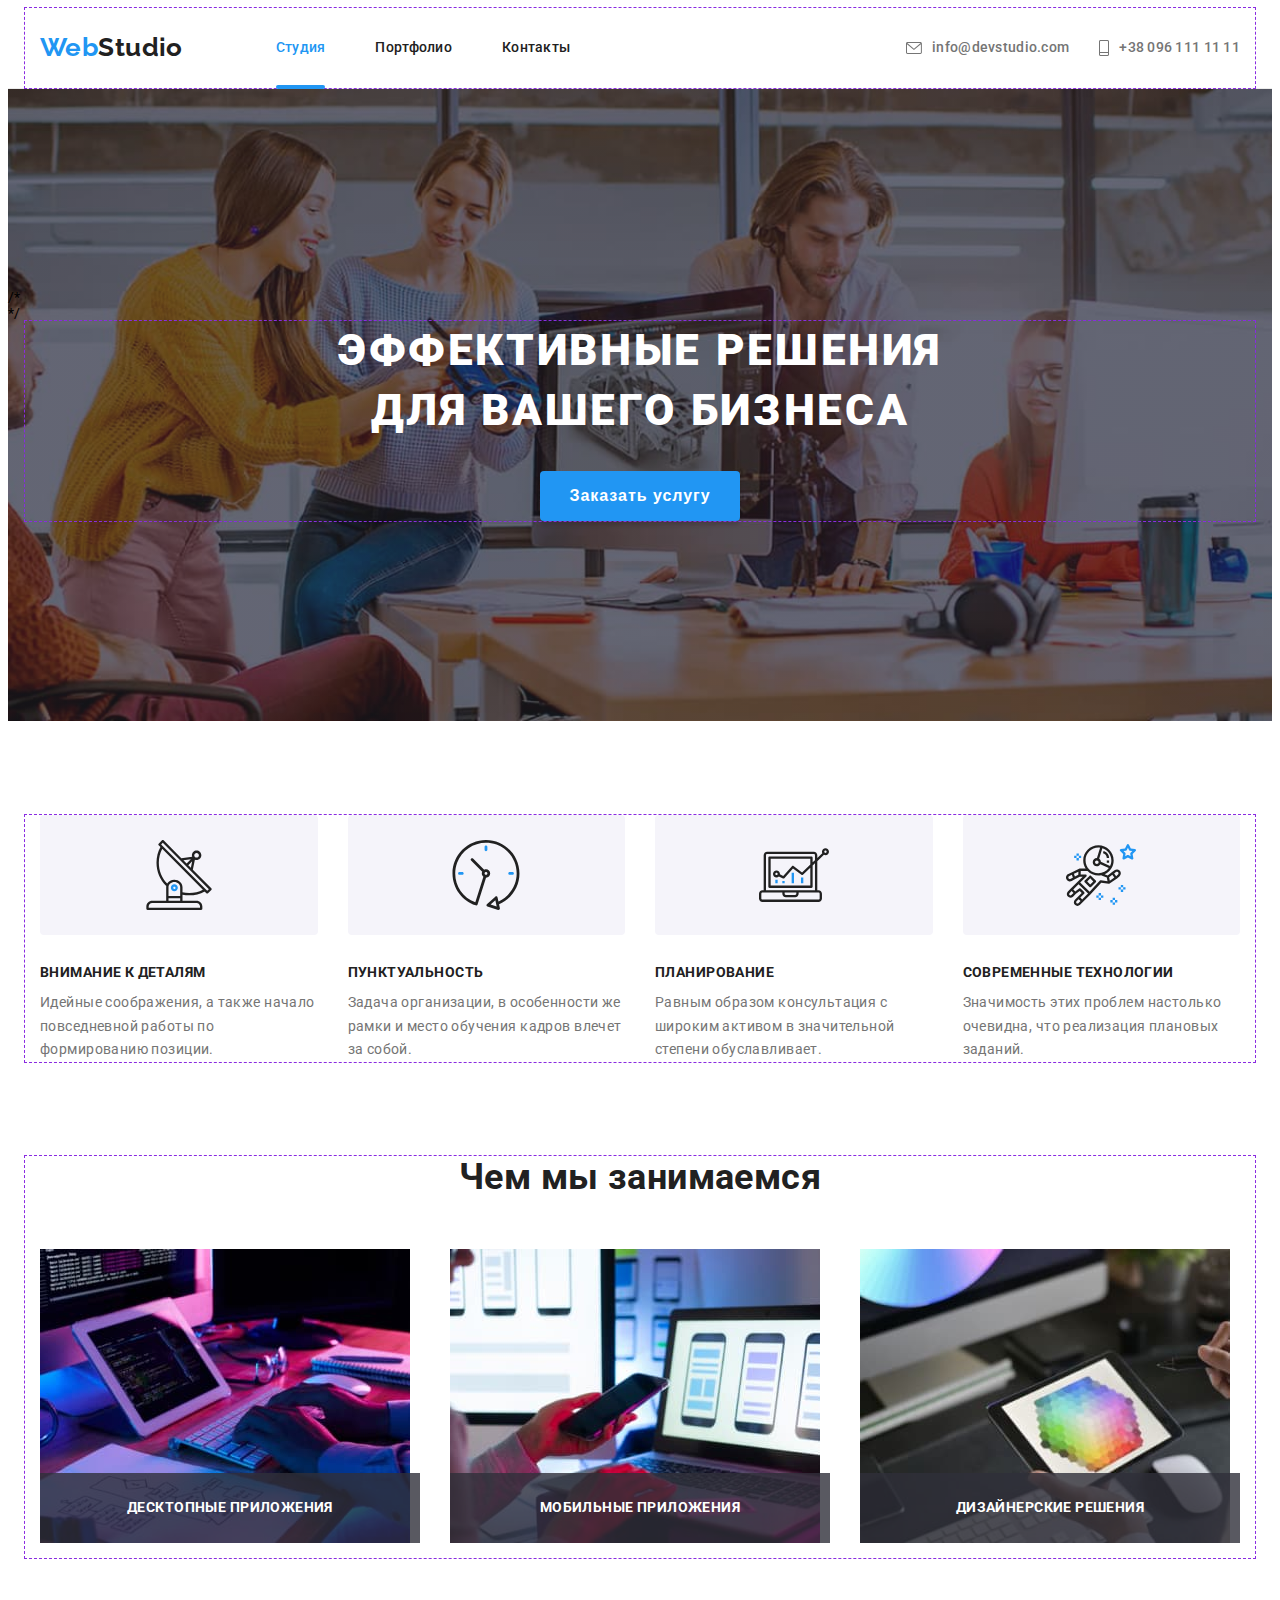
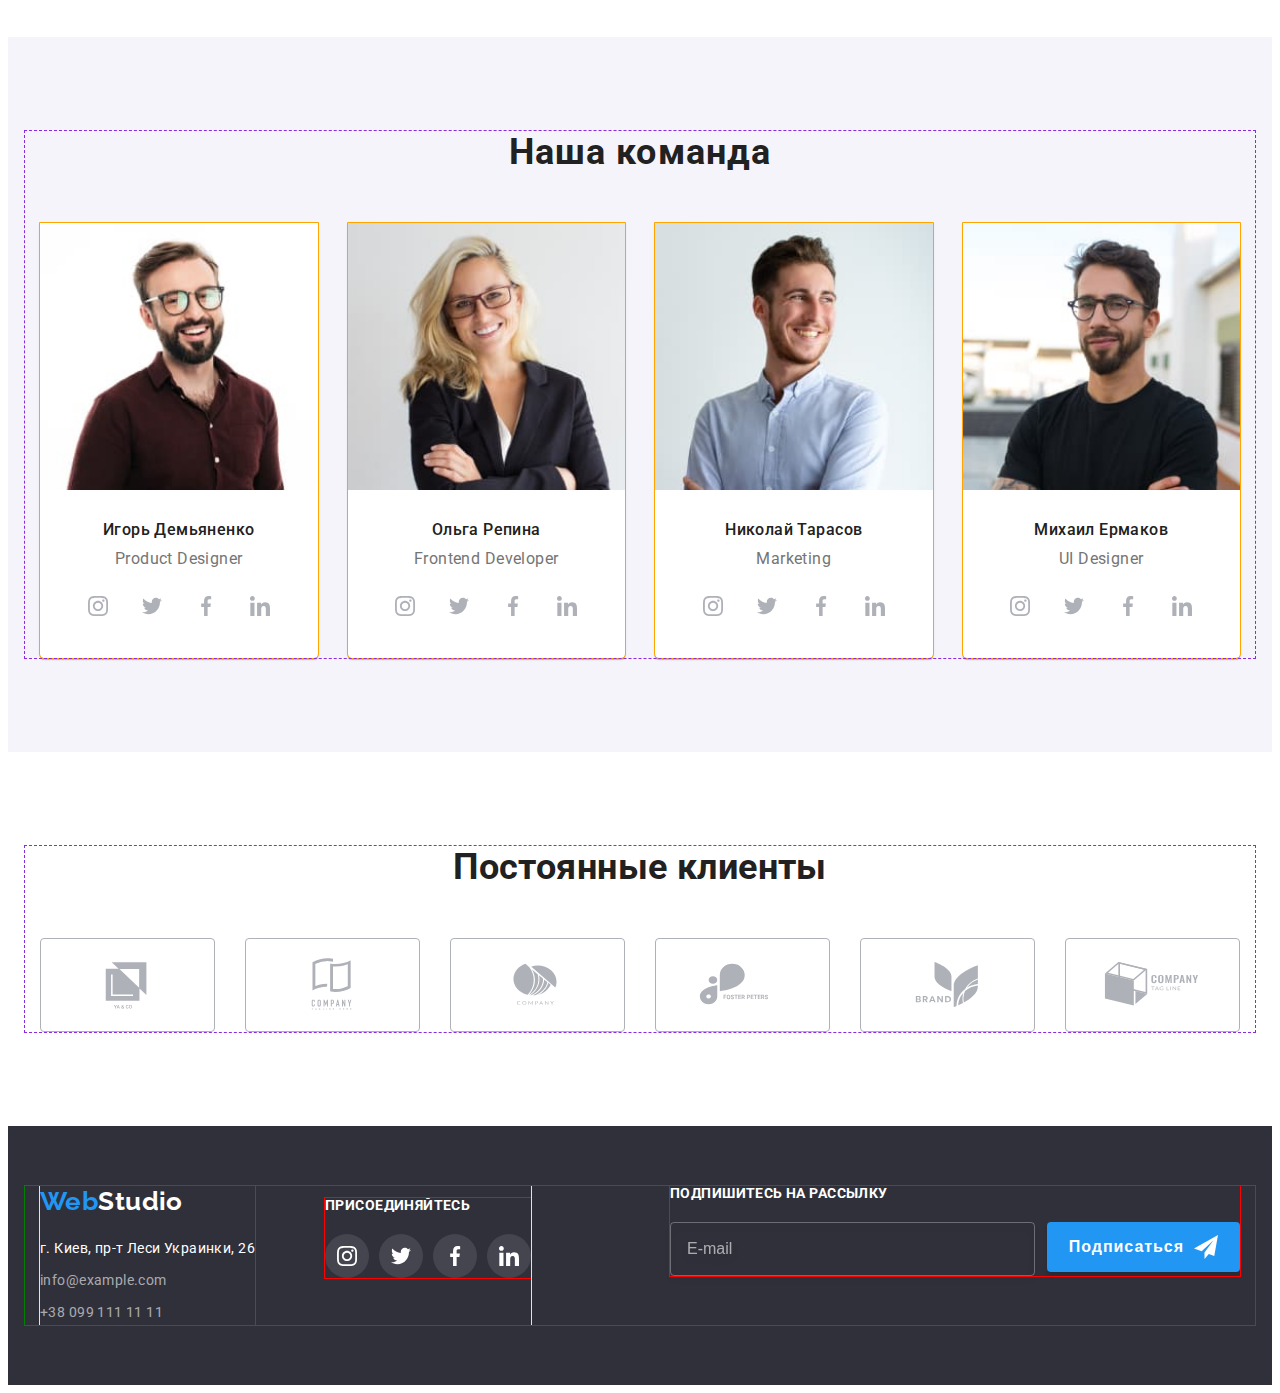
==== index.html @ 5047729d "modal mobile, tablet," ====
<!DOCTYPE html>
<html lang="ru">
  <head>
    <meta charset="UTF-8" />
    <meta http-equiv="X-UA-Compatible" content="IE=edge" />
    <meta name="viewport" content="width=device-width, initial-scale=1.0" />
    <meta
      name="description"
      content="Вебстудия. Создание вебсайта под ключ,  разработка мобильных приложений"
    />

    <title>WebStudio</title>

    <link rel="preconnect" href="https://fonts.googleapis.com" />
    <link rel="preconnect" href="https://fonts.gstatic.com" crossorigin />
    <link
      href="https://fonts.googleapis.com/css2?family=Raleway:wght@700&family=Roboto:wght@400;500;700;900&display=swap"
      rel="stylesheet"
    />
    <link
      rel="stylesheet"
      href="https://cdnjs.cloudflare.com/ajax/libs/modern-normalize/1.1.0/modern-normalize.min.css"
      integrity="sha512-wpPYUAdjBVSE4KJnH1VR1HeZfpl1ub8YT/NKx4PuQ5NmX2tKuGu6U/JRp5y+Y8XG2tV+wKQpNHVUX03MfMFn9Q=="
      crossorigin="anonymous"
      referrerpolicy="no-referrer"
    />

    <!--<link rel="stylesheet" href="./css/styles.css" />-->
    <link rel="stylesheet" href="./css/main.min.css" />
  </head>
  <body>
    <header class="page-header">
      <div class="container">
        <nav class="header-nav list">
          <a class="logo header__logo link" href="./index.html"
            >Web<span class="logo--header-accent">Studio</span></a
          >
          <ul class="header-nav__list list">
            <li class="header-nav__item">
              <a class="link link-current" href="">Студия</a>
            </li>
            <li class="header-nav__item">
              <a class="link" href="./portfolio.html">Портфолио</a>
            </li>
            <li class="header-nav__item">
              <a class="link" href="">Контакты</a>
            </li>
          </ul>
        </nav>
        <ul class="header-contacts list">
          <li class="header-contacts__item">
            <a
              class="header-contacts__email link"
              href="mailto:info@devstudio.com"
            >
              <svg class="header-contacts__icon" width="16" height="12">
                <use href="./images/icons.svg#icon-envelope"></use>
              </svg>
              info@devstudio.com
            </a>
          </li>
          <li class="header-contacts__item">
            <a class="header-contacts__tel link" href="tel:+380961111111">
              <svg class="header-contacts__icon" width="10" height="16">
                <use href="./images/icons.svg#icon-handy"></use>
              </svg>
              +38 096 111 11 11</a
            >
          </li>
        </ul>

        <!--- Мобильное меню-->
        <button type="button" class="menu_open_btn">
          <svg class="menu_open_icon" width="40" height="40">
            <use href="./images/icons.svg#icon-menu_open_40px"></use>
          </svg>
        </button>

        <div class="mobile-menu is-hidden">
          <button type="button" class="menu_close_btn">
            <svg class="menu_close_icon" width="40" height="40">
              <use href="./images/icons.svg#icon-menu_close_40px"></use>
            </svg>
          </button>

          <nav class="mobile-nav">
            <ul class="mobile-nav__list list">
              <li class="mobile-nav__item">
                <a class="link current" href="">Студия</a>
              </li>
              <li class="mobile-nav__item">
                <a class="link" href="./portfolio.html">Портфолио</a>
              </li>
              <li class="mobile-nav__item">
                <a class="link" href="">Контакты</a>
              </li>
            </ul>
          </nav>
          <div class="mob-menu--bottom">
            <ul class="mobile-contacts list">
              <li class="mobile-contacts__item">
                <a class="mobile-contacts__tel link" href="tel:+380961111111">
                  +38 096 111 11 11</a
                >
              </li>
              <li class="mobile-contacts__item">
                <a
                  class="mobile-contacts__email link"
                  href="mailto:info@devstudio.com"
                >
                  info@devstudio.com
                </a>
              </li>
            </ul>
            <ul class="mobile-soc-list list">
              <li class="mobile-soc-list__item">
                <a class="link" href=""> Instagram</a>
              </li>
              <li class="mobile-soc-list__item">
                <a class="link" href=""> Twitter</a>
              </li>
              <li class="mobile-soc-list__item">
                <a class="link" href=""> Facebook</a>
              </li>
              <li class="mobile-soc-list__item">
                <a class="link" href=""> LinkedIn</a>
              </li>
            </ul>
          </div>
        </div>
      </div>
    </header>

    <main>
      <!-- HERO -->

      <section class="hero section">
        /*
        <div class="hero__overlay"></div>
        */
        <div class="container">
          <!--<div class="hero-content"-->
          <h1 class="hero__title">Эффективные решения для вашего бизнеса</h1>
          <button class="hero__btn btn" type="button" data-modal-open>
            Заказать услугу
          </button>
          <!--</div>-->
        </div>
      </section>
      <!--end of HERO -->

      <!-- Блок Особенности -->

      <section class="qualities section">
        <div class="container">
          <h2 class="visually-hidden qualities__title">Особенности</h2>

          <ul class="qualities-list list">
            <li class="qualities-list__item">
              <div class="qualities-list__icon">
                <svg class="icon-antenna" width="70" height="70">
                  <use href="./images/icons.svg#icon-antenna"></use>
                </svg>
              </div>

              <h3 class="qualities-list__title">Внимание к деталям</h3>
              <p class="qualities-list__text">
                Идейные соображения, а также начало повседневной работы по
                формированию позиции.
              </p>
            </li>
            <li class="qualities-list__item">
              <div class="qualities-list__icon">
                <svg class="icon-clock" width="70" height="70">
                  <use href="./images/icons.svg#icon-clock"></use>
                </svg>
              </div>

              <h3 class="qualities-list__title">Пунктуальность</h3>
              <p class="qualities-list__text">
                Задача организации, в особенности же рамки и место обучения
                кадров влечет за собой.
              </p>
            </li>

            <li class="qualities-list__item">
              <div class="qualities-list__icon">
                <svg class="icon-diagram" width="70" height="70">
                  <use href="./images/icons.svg#icon-diagram"></use>
                </svg>
              </div>

              <h3 class="qualities-list__title">Планирование</h3>
              <p class="qualities-list__text">
                Равным образом консультация с широким активом в значительной
                степени обуславливает.
              </p>
            </li>
            <li class="qualities-list__item">
              <div class="qualities-list__icon">
                <svg class="icon-astronaut" width="70" height="70">
                  <use href="./images/icons.svg#icon-astronaut"></use>
                </svg>
              </div>

              <h3 class="qualities-list__title">Современные технологии</h3>
              <p class="qualities-list__text">
                Значимость этих проблем настолько очевидна, что реализация
                плановых заданий.
              </p>
            </li>
          </ul>
        </div>
      </section>

      <!-- Конец блока Особенности -->

      <!-- Блок Чем мы занимаемся-->

      <section class="dealing section">
        <div class="container">
          <h2 class="dealing__title">Чем мы занимаемся</h2>
          <ul class="dealing-list list">
            <li class="dealing-list__item">
              <img
                srcset="
                  ./images/we-do1_desktop.jpg    1x,
                  ./images/we-do1_desktop@2x.jpg 2x
                "
                src="./images/we-do1_desktop.jpg"
                alt="Десктопные приложения"
                width="370"
              />
              <div class="dealing-list__overlay">
                <p class="dealing-list__text">Десктопные приложения</p>
              </div>
            </li>
            <li class="dealing-list__item">
              <img
                srcset="
                  ./images/we-do2_desktop.jpg    1x,
                  ./images/we-do2_desktop@2x.jpg 2x
                "
                src="./images/we-do2_desktop.jpg"
                alt="Разработка мобильных приложений"
                width="370"
              />

              <div class="dealing-list__overlay">
                <p class="dealing-list__text">Мобильные приложения</p>
              </div>
            </li>
            <li class="dealing-list__item">
              <img
                srcset="
                  ./images/we-do3_desktop.jpg    1x,
                  ./images/we-do3_desktop@2x.jpg 2x
                "
                src="./images/we-do3_desktop.jpg"
                alt="Разработка дизайна вебсайта"
                width="370"
              />

              <div class="dealing-list__overlay">
                <p class="dealing-list__text">Дизайнерские решения</p>
              </div>
            </li>
          </ul>
        </div>
      </section>

      <!-- Конец блока Чем мы занимаемся -->

      <!-- Блок Наша команда-->

      <section class="team section">
        <div class="container">
          <h2 class="team__title">Наша команда</h2>
          <ul class="team-list list">
            <li class="team-list__item">
              <picture>
                <source
                  srcset="
                    ./images/staff1_desk.jpg    1x,
                    ./images/staff1_desk@2x.jpg 2x
                  "
                  media="(min-width: 1200px)" />
                <source
                  srcset="
                    ./images/staff1_tab.jpg    1x,
                    ./images/staff1_tab@2x.jpg 2x
                  "
                  media="(min-width: 768px)" />
                <source
                  srcset="
                    ./images/staff1_mob.jpg    1x,
                    ./images/staff1_mob@2x.jpg 2x
                  "
                  media="(min-width: 320px)" />
                <img
                  class="team-list__img"
                  src="./images/staff1_mob@2x.jpg"
                  alt="Игорь Демьяненко"
                  width="450"
              /></picture>

              <h3 class="team-list__title">Игорь Демьяненко</h3>
              <p class="team-list__text" lang="en">Product Designer</p>
              <div class="team__soc-block">
                <ul class="soc-list list">
                  <li class="soc-list__item">
                    <a href="" class="soc-list__link soc-list__link--team link">
                      <svg
                        class="soc-list__icon icon-instagram"
                        width="20"
                        height="20"
                      >
                        <use href="./images/icons.svg#icon-instagram"></use>
                      </svg>
                    </a>
                  </li>
                  <li class="soc-list__item">
                    <a href="" class="soc-list__link soc-list__link--team link">
                      <svg
                        class="soc-list__icon icon-twitter"
                        width="20"
                        height="20"
                      >
                        <use href="./images/icons.svg#icon-twitter"></use>
                      </svg>
                    </a>
                  </li>

                  <li class="soc-list__item">
                    <a href="" class="soc-list__link soc-list__link--team link">
                      <svg
                        class="soc-list__icon icon-facebook"
                        width="20"
                        height="20"
                      >
                        <use href="./images/icons.svg#icon-facebook"></use>
                      </svg>
                    </a>
                  </li>
                  <li class="soc-list__item">
                    <a href="" class="soc-list__link soc-list__link--team link">
                      <svg
                        class="soc-list__icon icon-linkedin"
                        width="20"
                        height="20"
                      >
                        <use href="./images/icons.svg#icon-linkedin"></use>
                      </svg>
                    </a>
                  </li>
                </ul>
              </div>
            </li>
            <li class="team-list__item">
              <picture>
                <source
                  srcset="
                    ./images/staff2_desk.jpg    1x,
                    ./images/staff2_desk@2x.jpg 2x
                  "
                  media="(min-width: 1200px)"
                />
                <source
                  srcset="
                    ./images/staff2_tab.jpg    1x,
                    ./images/staff2_tab@2x.jpg 2x
                  "
                  media="(min-width: 768px)"
                />
                <source
                  srcset="
                    ./images/staff2_mob.jpg    1x,
                    ./images/staff2_mob@2x.jpg 2x
                  "
                  media="(min-width: 320px)"
                />
                <img
                  class="team-list__img"
                  src="./images/staff2_mob@2x.jpg"
                  alt="Ольга Репина"
                  width="450"
                />
              </picture>

              <h3 class="team-list__title">Ольга Репина</h3>
              <p class="team-list__text" lang="en">Frontend Developer</p>
              <div class="team__soc-block">
                <ul class="soc-list list">
                  <li class="soc-list__item">
                    <a href="" class="soc-list__link soc-list__link--team link">
                      <svg
                        class="soc-list__icon icon-instagram"
                        width="20"
                        height="20"
                      >
                        <use href="./images/icons.svg#icon-instagram"></use>
                      </svg>
                    </a>
                  </li>
                  <li class="soc-list__item">
                    <a href="" class="soc-list__link soc-list__link--team link">
                      <svg
                        class="soc-list__icon icon-twitter"
                        width="20"
                        height="20"
                      >
                        <use href="./images/icons.svg#icon-twitter"></use>
                      </svg>
                    </a>
                  </li>

                  <li class="soc-list__item">
                    <a href="" class="soc-list__link soc-list__link--team link">
                      <svg
                        class="soc-list__icon icon-facebook"
                        width="20"
                        height="20"
                      >
                        <use href="./images/icons.svg#icon-facebook"></use>
                      </svg>
                    </a>
                  </li>
                  <li class="soc-list__item">
                    <a href="" class="soc-list__link soc-list__link--team link">
                      <svg
                        class="soc-list__icon icon-linkedin"
                        width="20"
                        height="20"
                      >
                        <use href="./images/icons.svg#icon-linkedin"></use>
                      </svg>
                    </a>
                  </li>
                </ul>
              </div>
            </li>
            <li class="team-list__item">
              <picture>
                <source
                  srcset="
                    ./images/staff3_desk.jpg    1x,
                    ./images/staff3_desk@2x.jpg 2x
                  "
                  media="(min-width: 1200px)"
                />
                <source
                  srcset="
                    ./images/staff3_tab.jpg    1x,
                    ./images/staff3_tab@2x.jpg 2x
                  "
                  media="(min-width: 768px)"
                />
                <source
                  srcset="
                    ./images/staff3_mob.jpg    1x,
                    ./images/staff3_mob@2x.jpg 2x
                  "
                  media="(min-width: 320px)"
                />
                <img
                  class="team-list__img"
                  src="./images/staff3_mob@2x.jpg"
                  alt="Николай Тарасов"
                  width="450"
                />
              </picture>
              <h3 class="team-list__title">Николай Тарасов</h3>
              <p class="team-list__text" lang="en">Marketing</p>
              <div class="team__soc-block">
                <ul class="soc-list list">
                  <li class="soc-list__item">
                    <a href="" class="soc-list__link soc-list__link--team link">
                      <svg
                        class="soc-list__icon icon-instagram"
                        width="20"
                        height="20"
                      >
                        <use href="./images/icons.svg#icon-instagram"></use>
                      </svg>
                    </a>
                  </li>
                  <li class="soc-list__item">
                    <a href="" class="soc-list__link soc-list__link--team link">
                      <svg
                        class="soc-list__icon icon-twitter"
                        width="20"
                        height="20"
                      >
                        <use href="./images/icons.svg#icon-twitter"></use>
                      </svg>
                    </a>
                  </li>

                  <li class="soc-list__item">
                    <a href="" class="soc-list__link soc-list__link--team link">
                      <svg
                        class="soc-list__icon icon-facebook"
                        width="20"
                        height="20"
                      >
                        <use href="./images/icons.svg#icon-facebook"></use>
                      </svg>
                    </a>
                  </li>
                  <li class="soc-list__item">
                    <a href="" class="soc-list__link soc-list__link--team link">
                      <svg
                        class="soc-list__icon icon-linkedin"
                        width="20"
                        height="20"
                      >
                        <use href="./images/icons.svg#icon-linkedin"></use>
                      </svg>
                    </a>
                  </li>
                </ul>
              </div>
            </li>
            <li class="team-list__item">
              <picture>
                <source
                  srcset="
                    ./images/staff4_desk.jpg    1x,
                    ./images/staff4_desk@2x.jpg 2x
                  "
                  media="(min-width: 1200px)"
                />
                <source
                  srcset="
                    ./images/staff4_tab.jpg    1x,
                    ./images/staff4_tab@2x.jpg 2x
                  "
                  media="(min-width: 768px)"
                />
                <source
                  srcset="
                    ./images/staff4_mob.jpg    1x,
                    ./images/staff4_mob@2x.jpg 2x
                  "
                  media="(min-width: 320px)"
                />
                <img
                  class="team-list__img"
                  src="./images/staff4_mob@2x.jpg"
                  alt="Михаил Ермаков"
                  width="450"
                />
              </picture>
              <h3 class="team-list__title">Михаил Ермаков</h3>
              <p class="team-list__text" lang="en">UI Designer</p>
              <div class="team__soc-block">
                <ul class="soc-list list">
                  <li class="soc-list__item">
                    <a href="" class="soc-list__link soc-list__link--team link">
                      <svg
                        class="soc-list__icon icon-instagram"
                        width="20"
                        height="20"
                      >
                        <use href="./images/icons.svg#icon-instagram"></use>
                      </svg>
                    </a>
                  </li>
                  <li class="soc-list__item">
                    <a href="" class="soc-list__link soc-list__link--team link">
                      <svg
                        class="soc-list__icon icon-twitter"
                        width="20"
                        height="20"
                      >
                        <use href="./images/icons.svg#icon-twitter"></use>
                      </svg>
                    </a>
                  </li>

                  <li class="soc-list__item">
                    <a href="" class="soc-list__link soc-list__link--team link">
                      <svg
                        class="soc-list__icon icon-facebook"
                        width="20"
                        height="20"
                      >
                        <use href="./images/icons.svg#icon-facebook"></use>
                      </svg>
                    </a>
                  </li>
                  <li class="soc-list__item">
                    <a href="" class="soc-list__link soc-list__link--team link">
                      <svg
                        class="soc-list__icon icon-linkedin"
                        width="20"
                        height="20"
                      >
                        <use href="./images/icons.svg#icon-linkedin"></use>
                      </svg>
                    </a>
                  </li>
                </ul>
              </div>
            </li>
          </ul>
        </div>
      </section>

      <!-- Конец блока Наша команда-->
      <!-- Блок Наши клиенты-->

      <section class="clients section">
        <div class="container">
          <h2 class="clients-title">Постоянные клиенты</h2>

          <ul class="clients-list list">
            <li class="clients-list__item">
              <a href="" class="clients-list__link link">
                <svg class="clients-list__icon" width="106" height="60">
                  <use href="./images/icons.svg#icon-Logo1"></use>
                </svg>
              </a>
            </li>

            <li class="clients-list__item">
              <a href="" class="clients-list__link link">
                <svg class="clients-list__icon" width="106" height="60">
                  <use href="./images/icons.svg#icon-Logo2"></use>
                </svg>
              </a>
            </li>

            <li class="clients-list__item">
              <a href="" class="clients-list__link link">
                <svg class="clients-list__icon" width="106" height="60">
                  <use href="./images/icons.svg#icon-Logo3"></use>
                </svg>
              </a>
            </li>
            <li class="clients-list__item">
              <a href="" class="clients-list__link link">
                <svg class="clients-list__icon" width="106" height="60">
                  <use href="./images/icons.svg#icon-Logo4"></use>
                </svg>
              </a>
            </li>
            <li class="clients-list__item">
              <a href="" class="clients-list__link link">
                <svg class="clients-list__icon" width="106" height="60">
                  <use href="./images/icons.svg#icon-Logo5"></use>
                </svg>
              </a>
            </li>
            <li class="clients-list__item">
              <a href="" class="clients-list__link link">
                <svg class="clients-list__icon" width="106" height="60">
                  <use href="./images/icons.svg#icon-Logo6"></use>
                </svg>
              </a>
            </li>
          </ul>
        </div>
      </section>
    </main>
    <!-- Footer-->

    <footer class="footer-page">
      <div class="container footer-page__blocks">
        <div class="footer-page__tab-block">
          <div class="footer-block__address">
            <a class="link logo footer-address-block__logo" href="./index.html"
              >Web<span class="logo--footer-accent">Studio</span></a
            >
            <address>
              <ul class="footer-contacts list">
                <li class="footer-contacts__item">
                  <a
                    class="footer-contacts__adress link"
                    href=" https://goo.gl/maps/PGf1aji3u7h2vcn76"
                    target="_blank"
                    rel="noopener noreferrer"
                    >г. Киев, пр-т Леси Украинки, 26</a
                  >
                </li>
                <li class="footer-contacts__item">
                  <a
                    class="footer-contacts__email link"
                    href="mailto:info@example.com"
                    >info@example.com</a
                  >
                </li>

                <li class="footer-contacts__item">
                  <a class="footer-contacts__tel link" href="tel:+380991111111"
                    >+38 099 111 11 11</a
                  >
                </li>
              </ul>
            </address>
          </div>
          <form class="footer-block__social">
            <p class="footer-block__title">Присоединяйтесь</p>
            <ul class="soc-list list">
              <li class="soc-list__item">
                <a href="" class="soc-list__link link">
                  <svg
                    class="soc-list__icon icon-instagram"
                    width="20"
                    height="20"
                  >
                    <use href="./images/icons.svg#icon-instagram"></use>
                  </svg>
                </a>
              </li>
              <li class="soc-list__item">
                <a href="" class="soc-list__link link">
                  <svg
                    class="soc-list__icon icon-twitter"
                    width="20"
                    height="20"
                  >
                    <use href="./images/icons.svg#icon-twitter"></use>
                  </svg>
                </a>
              </li>

              <li class="soc-list__item">
                <a href="" class="soc-list__link link">
                  <svg
                    class="soc-list__icon icon-facebook"
                    width="20"
                    height="20"
                  >
                    <use href="./images/icons.svg#icon-facebook"></use>
                  </svg>
                </a>
              </li>
              <li class="soc-list__item">
                <a href="" class="soc-list__link link">
                  <svg
                    class="soc-list__icon icon-linkedin"
                    width="20"
                    height="20"
                  >
                    <use href="./images/icons.svg#icon-linkedin"></use>
                  </svg>
                </a>
              </li>
            </ul>
          </form>
        </div>

        <div class="footer-block__mailing">
          <p class="footer-mailing__text">Подпишитесь на рассылку</p>
          <div class="footer-mailing__field">
            <input
              class="footer-mailing__imput"
              type="email"
              name="mailing-email"
              placeholder="E-mail"
              id="mailing-email"
              title="my@mail.com"
            />
            <button class="btn footer-mailing__btn" type="submit">
              Подписаться<svg
                class="footer-mailing__icon icon-send"
                width="24"
                height="24"
              >
                <use href="./images/icons.svg#icon-icon-send"></use>
              </svg>
            </button>
          </div>
        </div>
      </div>
    </footer>
    <!-- Modal -->

    <div class="backdrop is-hidden" data-modal>
      <!-- is-hidden -->
      <div class="modal">
        <button type="button" class="modal__close-btn" data-modal-close>
          <svg class="modal__icon-close" width="18" height="18">
            <use href="./images/icons.svg#icon-close-black-18dp"></use>
          </svg>
        </button>
        <form class="modal-form" autocomplete="off">
          <p class="modal-form__title">
            Оставьте свои данные, мы вам перезвоним
          </p>
          <label class="modal-form__label" for="name">Имя</label>
          <div class="modal-form__input-wrap">
            <input
              class="modal-form__input"
              type="text"
              name="name"
              id="name"
            />
            <svg class="modal-form__icon" width="18" height="18">
              <use href="./images/icons.svg#icon-person"></use>
            </svg>
          </div>
          <label class="modal-form__label" for="tel">Телефон</label>
          <div class="modal-form__input-wrap">
            <input class="modal-form__input" type="tel" name="tel" id="tel" />
            <svg class="modal-form__icon" width="18" height="18">
              <use href="./images/icons.svg#icon-phone"></use>
            </svg>
          </div>
          <label class="modal-form__label" for="email">Почта</label>
          <div class="modal-form__input-wrap">
            <input
              class="modal-form__input"
              type="email"
              name="email"
              id="email"
            />
            <svg class="modal-form__icon" width="18" height="18">
              <use href="./images/icons.svg#icon-email"></use>
            </svg>
          </div>
          <label class="modal-form__label" for="comment">Комментарий</label>
          <textarea
            class="modal-form__comment-area"
            placeholder="Введите текст"
            name="comment"
            id="comment"
          ></textarea>
          <div class="checkbox__field">
            <input
              type="checkbox"
              name="privacy"
              id="privacy"
              class="checkbox__check visually-hidden"
            />
            <label class="checkbox__text" for="privacy">
              <span class="checkbox__input">
                <svg class="checkbox__icon" width="11" height="8">
                  <use href="./images/icons.svg#icon-check"></use>
                </svg>
              </span>
              Соглашаюсь с рассылкой и принимаю&nbsp;
              <a href="" class="checkbox__link">Условия договора</a></label
            >
          </div>
          <button type="submit" class="modal__submit-btn btn">Отправить</button>
        </form>
      </div>
    </div>
    <script src="./js/modal.js"></script>
    <script src="./js/menu.js"></script>
  </body>
</html>
---- css/main.min.css ----
p,h1,h2,h3,h4,h5,h6{margin:0}ul{margin:0;padding-left:0}button{cursor:pointer}.link{text-decoration:none}.list{list-style:none}img{display:block;max-width:100%;height:auto}:root{--accent-color: rgba(33, 150, 243, 1);--hero-footer-color: rgba(47, 48, 58, 1);--title-color: rgba(33, 33, 33, 1);--sec-title-color: rgba(33, 33, 33, 1);--paragraph-text: rgba(117, 117, 117, 1);--btn-hover-background: rgba(24, 140, 232, 1);--btn-text: rgba(255, 255, 255, 1);--btn-background: rgba(33, 150, 243, 1)}.visually-hidden{position:absolute;white-space:nowrap;width:1px;height:1px;overflow:hidden;border:0;padding:0;clip:rect(0 0 0 0);clip-path:inset(50%);margin:-1px}body{background-color:#fff;letter-spacing:.03em;font-size:14px;font-family:"Roboto","Verdana","Tahoma",sans-serif}body.no-scroll{overflow:hidden}body.modal-open{overflow:hidden}.container{padding-left:15px;padding-right:15px;margin:0 auto}@media screen and (min-width: 480px){.container{max-width:480px;outline:1px dashed tomato}}@media screen and (min-width: 768px){.container{max-width:768px;outline:1px dashed #adff2f}}@media screen and (min-width: 1200px){.container{max-width:1200px;outline:1px dashed #8a2be2}}.section{padding:60px 0}@media screen and (min-width: 1200px){.section{padding:94px 0}}.logo{font-family:"Raleway","Verdana","Tahoma",sans-serif;color:var(--accent-color);font-weight:700;font-size:24px;line-height:1.17}.logo--header-accent{color:#212121}.logo--footer-accent{color:#fff}@media screen and (min-width: 1200px){.logo{font-size:26px;line-height:1.19}}.btn{display:flex;align-items:center;justify-content:center;width:200px;height:50px;color:var(--btn-text);background-color:var(--btn-background);font-weight:700;font-size:16px;line-height:1.88;letter-spacing:.06em;box-shadow:0px 4px 4px rgba(0,0,0,.15);border-radius:4px;border:1px solid rgba(0,0,0,0)}.link-current{position:relative}.link-current::after{content:"";position:absolute;bottom:-1px;left:0;width:100%;height:4px;border-radius:2px;background-color:var(--accent-color)}.soc-list{display:flex}.soc-list__item{margin-right:10px;width:44px;height:44px}.soc-list__item:last-child{margin-right:0}.soc-list__link{display:flex;width:100%;height:100%;align-items:center;justify-content:center;border-radius:50%;color:var(--btn-text);background-color:rgba(255,255,255,.1);transition-property:background-color;transition-duration:250ms;transition-timing-function:cubic-bezier(0.4, 0, 0.2, 1)}.soc-list__link:hover,.soc-list__link:focus{background-color:var(--accent-color)}.soc-list__icon{fill:currentColor}.soc-list__link--team{background-color:#fff;color:#afb1b8;transition-property:color,background-color;transition-duration:250ms;transition-timing-function:cubic-bezier(0.4, 0, 0.2, 1)}.soc-list__link--team:hover,.soc-list__link--team:focus{color:#fff}.backdrop{position:fixed;padding:40px;top:0;left:0;width:100%;height:100%;background-color:rgba(0,0,0,.2);transition:opacity 250ms linear,visibility 500ms linear;overflow-y:scroll}@media screen and (min-width: 768px){.backdrop{padding:93px 15px}}@media screen and (min-width: 768px){.backdrop{padding:208px 159px}}.page-header{width:100%;border-bottom:1px solid #ececec}.page-header .container{display:flex;align-items:center}.page-header .header__logo{margin-right:0;padding:16px 0 16px}@media screen and (min-width: 768px){.page-header .header__logo{margin-right:88px;padding:26px 0 26px}}@media screen and (min-width: 1200px){.page-header .header__logo{margin-right:93px;padding:24px 0 25px}}.header-nav{display:flex;align-items:center}.header-nav .link{display:block}.header-nav__item:not(:last-child){margin-right:50px}.header-nav__list{display:none}@media screen and (min-width: 768px){.header-nav__list{display:flex;align-items:center;color:#212121;font-weight:500;line-height:1.14;letter-spacing:.02em}}.header-nav__item .link{display:block;padding-top:32px;padding-bottom:32px;color:#212121}.header-nav__list .link-current{color:var(--accent-color)}.header-nav__list .link{transition-property:color;transition-duration:250ms;transition-timing-function:cubic-bezier(0.4, 0, 0.2, 1)}.header-nav__list .link:focus,.header-nav__list .link:hover{color:var(--accent-color)}.header-nav__list .link-current{color:var(--accent-color)}.header-nav__list .link{transition-property:color;transition-duration:250ms;transition-timing-function:cubic-bezier(0.4, 0, 0.2, 1)}.header-nav__list .link:focus,.header-nav__list .link:hover{color:var(--accent-color)}.header-contacts{display:none}@media screen and (min-width: 768px){.header-contacts{display:flex;flex-direction:column;margin-left:auto}}@media screen and (min-width: 768px)and (min-width: 1200px){.header-contacts{align-items:center;flex-direction:row}}.header-contacts__icon{margin-right:8px;fill:currentColor}@media screen and (min-width: 1200px){.header-contacts__icon{margin-right:10px}}.header-contacts__item:not(:last-child){margin-bottom:10px}@media screen and (min-width: 1200px){.header-contacts__item:not(:last-child){margin-right:30px;margin-bottom:0}}.header-contacts .link{display:flex;align-items:center;color:#757575;font-weight:500;font-size:12px;line-height:1.17;letter-spacing:.02em;transition-property:color;transition-duration:250ms;transition-timing-function:cubic-bezier(0.4, 0, 0.2, 1)}.header-contacts .link:visited{color:#757575}.header-contacts .link:focus,.header-contacts .link:hover{color:var(--accent-color)}@media screen and (min-width: 1200px){.header-contacts .link{padding-top:32px;padding-bottom:32px;align-items:center;line-height:1.14;font-size:14px}}.menu_open_btn{display:block;margin-left:auto;padding:0;border:none;background-color:rgba(0,0,0,0);transition-property:fill;transition-duration:250ms;transition-timing-function:cubic-bezier(0.4, 0, 0.2, 1)}.menu_open_btn:focus,.menu_open_btn:hover{fill:var(--accent-color)}@media screen and (min-width: 768px){.menu_open_btn{display:none}}.menu_close_btn{display:block;margin-left:auto;padding:0;border:none;background-color:rgba(0,0,0,0);transition-property:fill;transition-duration:250ms;transition-timing-function:cubic-bezier(0.4, 0, 0.2, 1)}.menu_close_btn:focus,.menu_close_btn:hover{fill:var(--accent-color)}.mobile-menu{display:flex;flex-direction:column;outline:1px solid green;position:fixed;background-color:#fff;top:0;left:0;width:100vw;height:100vh;z-index:2;padding:10px 15px 48px 40px;box-shadow:0px 4px 8px rgba(0,0,0,.04),0px 2px 4px rgba(0,0,0,.08),0px 1px 3px rgba(0,0,0,.16)}@media screen and (max-height: 560px){.mobile-menu{overflow-y:scroll}}@media screen and (max-height: 560px){.mobile-menu{padding:10px 15px 65px 40px}}.mobile-menu-wrap{display:flex;flex-direction:column;overflow:auto;height:100%}.mobile-nav__item{font-weight:500;font-size:40px;line-height:1.76;letter-spacing:.02em}.mobile-nav__list .link{color:#212121}.mobile-nav__list .current{color:var(--accent-color)}.menu_close_btn:hover+.mobile-nav>.mobile-nav__list .current,.menu_close_btn:focus+.mobile-nav>.mobile-nav__list .current{color:#212121}.mobile-nav__item:not(:last-child){margin-bottom:32px}.mobile-contacts{margin-bottom:64px}.mobile-contacts__item:not(:last-child){margin-bottom:32px}.mobile-contacts__tel{font-weight:500;font-size:40px;line-height:1.76;letter-spacing:.02em;color:var(--accent-color)}@media screen and (max-width: 410px){.mobile-contacts__tel{font-size:26px;line-height:1.17;letter-spacing:.02em}}.mobile-contacts__email{font-weight:500;font-size:24px;line-height:1.17;letter-spacing:.02em;color:#757575}.mob-menu--bottom{margin-top:auto}.mobile-soc-list{display:flex}@media screen and (max-width: 415px){.mobile-soc-list{display:flex;flex-wrap:wrap}}.mobile-soc-list .link{font-weight:500;font-size:18px;line-height:1.22;letter-spacing:.02em;color:var(--accent-color)}.mobile-soc-list__item:not(:last-child){margin-right:10px;padding-right:10px;border-right:1px solid rgba(33,33,33,.2)}.hero{margin:0 auto;padding:118px 0;background-size:cover;background-color:#c4c4c4;background-image:linear-gradient(rgba(47, 48, 58, 0.4), rgba(47, 48, 58, 0.4)),url(../images/hero_mob.jpg);background-repeat:no-repeat;background-position:center}@media(min-device-pixel-ratio: 2),(-webkit-min-device-pixel-ratio: 2),(-o-min-device-pixel-ratio: 2/1),(min-resolution: 192dpi),(min-resolution: 2dppx){.hero{background-image:linear-gradient(rgba(47, 48, 58, 0.4), rgba(47, 48, 58, 0.4)),url("../images/hero_mob@2x.jpg")}}@media screen and (min-width: 768px){.hero{background-image:linear-gradient(rgba(47, 48, 58, 0.4), rgba(47, 48, 58, 0.4)),url(../images/hero_tabl.jpg);background-repeat:no-repeat}}@media screen and (min-width: 768px)and (min-device-pixel-ratio: 2),screen and (min-width: 768px)and (-webkit-min-device-pixel-ratio: 2),screen and (min-width: 768px)and (-o-min-device-pixel-ratio: 2/1),screen and (min-width: 768px)and (min-resolution: 192dpi),screen and (min-width: 768px)and (min-resolution: 2dppx){.hero{background-image:linear-gradient(rgba(47, 48, 58, 0.4), rgba(47, 48, 58, 0.4)),url("../images/hero_tabl@2x.jpg")}}@media screen and (min-width: 1200px){.hero{padding:200px 0;max-width:1600px;max-height:600px;background-image:linear-gradient(rgba(47, 48, 58, 0.4), rgba(47, 48, 58, 0.4)),url(../images/hero_desktop.jpg);background-repeat:no-repeat}}@media screen and (min-width: 1200px)and (min-device-pixel-ratio: 2),screen and (min-width: 1200px)and (-webkit-min-device-pixel-ratio: 2),screen and (min-width: 1200px)and (-o-min-device-pixel-ratio: 2/1),screen and (min-width: 1200px)and (min-resolution: 192dpi),screen and (min-width: 1200px)and (min-resolution: 2dppx){.hero{background-image:linear-gradient(rgba(47, 48, 58, 0.4), rgba(47, 48, 58, 0.4)),url("../images/hero_desktop@2x.jpg")}}.hero__title{max-width:360px;font-weight:900;font-size:26px;line-height:1.62;text-align:center;letter-spacing:.06em;text-transform:uppercase;margin:0 auto 30px;color:#fff}@media screen and (min-width: 1200px){.hero__title{max-width:696px;font-size:44px;line-height:1.36}}.hero__btn{transition-property:background-color;transition-duration:250ms;transition-timing-function:cubic-bezier(0.4, 0, 0.2, 1);margin:0 auto}.hero__btn:hover,.hero__btn:focus{background-color:var(--btn-hover-background)}.qualities-list{gap:30px;width:100%;display:flex;flex-wrap:wrap}.qualities-list__icon{display:flex;width:100%;height:120px;margin-bottom:30px;background-color:#f5f4fa;border-radius:4px;justify-content:center;align-items:center}.qualities-list__title{margin-bottom:10px;color:var(--sec-title-color);font-size:14px;line-height:1.14;text-align:center;text-transform:uppercase}.qualities-list__text{color:var(--paragraph-text);line-height:1.71}@media screen and (min-width: 768px){.qualities-list__item{flex-basis:calc((100% - 30px)/2)}.qualities-list__title{text-align:start}}@media screen and (min-width: 1200px){.qualities-list__item{flex-basis:calc((100% - 90px)/4)}}@media screen and (max-width: 1199px){.dealing{display:none}}@media screen and (min-width: 1200px){.dealing{padding-top:0}.dealing__title{margin-bottom:50px;font-size:36px;line-height:1.17;text-align:center;color:var(--title-color)}}.dealing .dealing-list{display:flex;margin:-15px}.dealing .dealing-list__item{flex-basis:calc((100% - 90px)/3);margin:15px;position:relative}.dealing .dealing-list__overlay{position:absolute;display:flex;bottom:0;width:100%;height:70px;align-items:center;justify-content:center;background-color:rgba(47,48,58,.8)}.dealing .dealing-list__text{font-weight:700;line-height:1.14;text-transform:uppercase;color:#fff}.team{background-color:#f5f4fa}.team__title{color:var(--sec-title-color);font-size:28px;line-height:1.18;text-align:center;letter-spacing:.03em;margin-bottom:30px}@media screen and (min-width: 1200px){.team__title{font-size:36px;line-height:1.17;text-align:center;margin-bottom:50px}}.team-list{gap:30px;width:100%;display:flex;flex-wrap:wrap}.team-list__item{background-color:#fff;padding-bottom:24px;box-shadow:0px 1px 3px rgba(0,0,0,.12),0px 1px 1px rgba(0,0,0,.14),0px 2px 1px rgba(0,0,0,.2);border-radius:0px 0px 4px 4px;outline:1px solid orange}.team-list__img{margin-bottom:30px}.team-list__title{color:var(--sec-title-color);font-weight:500;font-size:16px;line-height:1.19;text-align:center;margin-bottom:10px}.team-list__text{color:var(--paragraph-text);font-size:16px;line-height:1.19;margin-bottom:16px;text-align:center}@media screen and (min-width: 768px){.team-list__item{flex-basis:calc((100% - 30px)/2)}}@media screen and (min-width: 1200px){.team-list__item{flex-wrap:nowrap;flex-basis:calc((100% - 90px)/4);padding-bottom:30px}}.team__soc-block .soc-list{justify-content:center}.clients{background-color:#fff}.clients-title{margin-bottom:30px;font-size:28px;line-height:1.18;text-align:center;color:var(--title-color)}@media screen and (min-width: 1200px){.clients-title{margin-bottom:50px;font-size:36px;line-height:1.17}}.clients-list{gap:30px;width:100%;display:flex;flex-wrap:wrap}.clients-list__item{display:flex;flex-basis:calc((100% - 30px)/2);background-color:#fff}@media screen and (min-width: 768px){.clients-list__item{flex-basis:calc((100% - 60px)/3)}}@media screen and (min-width: 1200px){.clients-list__item{flex-basis:calc((100% - 150px)/6)}}.clients-list__icon{fill:currentColor;border-color:currentColor}.clients-list__link{transition-property:color,border-color;transition-duration:250ms;transition-timing-function:cubic-bezier(0.4, 0, 0.2, 1);display:flex;height:92px;color:#afb1b8;width:100%;justify-content:center;align-items:center;border-radius:4px;border:1px solid #afb1b8;outline:rgba(0,0,0,0)}.clients-list__link:hover,.clients-list__link:focus{color:var(--accent-color);border-color:var(--accent-color)}.footer-page{background-color:var(--hero-footer-color);margin:0 auto;padding:60px 0}.footer-page__blocks{outline:1px solid green;display:flex;flex-direction:column;align-items:center}@media screen and (min-width: 1200px){.footer-page__blocks{flex-direction:row;align-items:baseline}}@media screen and (min-width: 768px){.footer-page__tab-block{display:flex;outline:1px solid #ff0;margin-bottom:60px;align-items:baseline}}@media screen and (min-width: 1200px){.footer-page__tab-block{margin-right:auto;margin-bottom:auto}}.footer-address-block__logo{margin-bottom:20px}.footer-block__address{outline:1px solid red;margin-bottom:60px;display:flex;flex-direction:column;align-items:center}@media screen and (min-width: 768px){.footer-block__address{margin-bottom:0;margin-right:165px}}@media screen and (min-width: 768px)and (min-width: 1200px){.footer-block__address{margin-right:70px;align-items:flex-start}}.footer-contacts{display:flex;flex-direction:column;align-items:center}@media screen and (min-width: 1200px){.footer-contacts{align-items:flex-start}}.footer-contacts__item:not(:last-child){margin-bottom:8px}.footer-contacts__adress{color:#fff;font-style:normal;line-height:1.71;transition-property:color;transition-duration:250ms;transition-timing-function:cubic-bezier(0.4, 0, 0.2, 1)}.footer-contacts__adress:hover,.footer-contacts__adress:focus{color:var(--accent-color)}.footer-contacts__email,.footer-contacts__tel{color:rgba(255,255,255,.6);font-style:normal;line-height:1.71;transition-property:color;transition-duration:250ms;transition-timing-function:cubic-bezier(0.4, 0, 0.2, 1)}.footer-contacts__email:hover,.footer-contacts__email:focus,.footer-contacts__tel:hover,.footer-contacts__tel:focus{color:var(--accent-color)}.footer-block__social{margin-bottom:60px;outline:1px solid red}@media screen and (min-width: 768px){.footer-block__social{margin-bottom:0}}@media screen and (min-width: 1200px){.footer-mailing__field{display:flex}}.footer-block__title{text-align:center;margin-bottom:20px;color:#fff;font-weight:700;line-height:1.14;text-transform:uppercase}@media screen and (min-width: 1200px){.footer-block__title{text-align:start}}.footer-block__mailing{outline:1px solid red;width:100%}@media screen and (min-width: 768px){.footer-block__mailing{max-width:450px}}@media screen and (min-width: 1200px){.footer-block__mailing{max-width:570px}}.footer-mailing__text{text-align:center;margin-bottom:20px;font-weight:700;line-height:1.14;text-transform:uppercase;color:var(--btn-text)}@media screen and (min-width: 1200px){.footer-mailing__text{text-align:start}}.footer-mailing__imput{padding-left:16px;margin-bottom:20px;width:100%;height:50px;line-height:1.25;font-size:16px;border:1px solid rgba(255,255,255,.3);filter:drop-shadow(0px 4px 4px rgba(0, 0, 0, 0.15));border-radius:4px;background-color:rgba(0,0,0,0);color:rgba(255,255,255,.6);outline:rgba(0,0,0,0);transition-property:border-color;transition-duration:250ms;transition-timing-function:cubic-bezier(0.4, 0, 0.2, 1)}.footer-mailing__imput:focus{color:#fff;border-color:#fff}.footer-mailing__imput::placeholder{font-size:16px;line-height:1.25;color:rgba(255,255,255,.6)}@media screen and (min-width: 1200px){.footer-mailing__imput{width:358px;margin-bottom:0;margin-right:12px}}.footer-mailing__btn{margin:0 auto;outline:1px solid rgba(0,0,0,0)}.footer-mailing__icon{margin-left:10px}.examples-filter{display:flex;flex-wrap:wrap;row-gap:15px;column-gap:8px;margin-bottom:40px}@media screen and (min-width: 768px){.examples-filter{margin-bottom:30px;justify-content:center}}@media screen and (min-width: 1200px){.examples-filter{margin-bottom:50px}}.examples-filter__btn{display:inline-block;padding:6px 22px;height:38px;color:#212121;background-color:#f5f4fa;border-radius:4px;border:1px solid rgba(0,0,0,0);font-weight:500;font-size:16px;line-height:1.62;text-align:center;transition-property:color,background-color,box-shadow;transition-duration:250ms;transition-timing-function:cubic-bezier(0.4, 0, 0.2, 1)}.examples-filter__btn:hover,.examples-filter__btn:focus{color:var(--btn-text);background-color:var(--btn-background);box-shadow:0 2px 2px 0 rgba(0,0,0,.12),0 1px 2px 0 rgba(0,0,0,.08),0 3px 1px 0 rgba(0,0,0,.1)}.examples-filter--first-btn{color:var(--btn-text);background-color:var(--btn-background);box-shadow:0px 3px 1px rgba(0,0,0,.1),0px 1px 2px rgba(0,0,0,.08),0px 2px 2px rgba(0,0,0,.12);border-radius:4px}.examples-list{display:flex;flex-wrap:wrap;gap:30px;width:100%}@media screen and (min-width: 768px){.examples-list__item{flex-basis:calc((100% - 30px)/2)}}@media screen and (min-width: 1200px){.examples-list__item{flex-basis:calc((100% - 60px)/3)}}.examples-list__link{display:block;width:100%;height:100%;border:1px solid #eee;transition-property:box-shadow;transition-duration:250ms;transition-timing-function:cubic-bezier(0.4, 0, 0.2, 1)}.examples-list__link:hover,.examples-list__link:focus{box-shadow:0px 1px 1px rgba(0,0,0,.12),0px 4px 4px rgba(0,0,0,.06),1px 4px 6px rgba(0,0,0,.16)}.examples-list__wrap{overflow:hidden;position:relative}.examples-list__overlay{position:absolute;top:0;height:100%;display:flex;padding:0 24px;align-items:center;background-color:rgba(33,150,243,.9);transform:translateY(101%);transition-property:transform;transition-duration:250ms;transition-timing-function:cubic-bezier(0.4, 0, 0.2, 1)}@media screen and (max-width: 360px){.examples-list__overlay{align-items:flex-start;overflow-y:scroll}}.examples-list__link:hover .examples-list__overlay,.examples-list__link:focus .examples-list__overlay{transform:translateY(0)}.examples-list__wrap-text{font-size:18px;line-height:1.56;color:#fff;letter-spacing:.03em}.examples-list__content{padding:20px 24px}.examples-list__title{margin-bottom:4px;color:var(--sec-title-color);font-size:18px;line-height:2;letter-spacing:.06em}.examples-list__text{color:var(--paragraph-text);font-size:16px;line-height:1.88}.modal{position:relative;padding:40px;background-color:#fff;margin:0 auto}@media screen and (max-width: 480px){.modal{max-width:480px}}@media screen and (min-width: 480px){.modal{position:absolute;width:480px;top:50%;left:50%;transform:translate(-50%, -50%)}}@media screen and (min-width: 768px){.modal{width:450px;height:609px;position:absolute;top:50%;left:50%;transform:translate(-50%, -50%);box-shadow:0px 1px 3px rgba(0,0,0,.12),0px 1px 1px rgba(0,0,0,.14),0px 2px 1px rgba(0,0,0,.2);border-radius:4px;transition:transform 300ms linear}}@media screen and (min-width: 1200px){.modal{position:absolute;width:528px;height:581px;top:50%;left:50%;transform:translate(-50%, -50%) scale(1) rotate(0);box-shadow:0px 1px 3px rgba(0,0,0,.12),0px 1px 1px rgba(0,0,0,.14),0px 2px 1px rgba(0,0,0,.2);border-radius:4px;transition:transform 300ms linear}.backdrop.is-hidden .modal{transform:translate(-50%, -100%) scale(0) rotate(180deg)}}.modal__close-btn{position:absolute;display:flex;width:30px;height:30px;top:8px;right:8px;align-items:center;justify-content:center;border:1px solid rgba(0,0,0,.1);border-radius:50%;background-color:rgba(0,0,0,0);transition-property:fill;transition-duration:250ms;transition-timing-function:cubic-bezier(0.4, 0, 0.2, 1)}.modal__close-btn:focus,.modal__close-btn:hover{fill:var(--accent-color)}.is-hidden{opacity:0;visibility:hidden;pointer-events:none}.modal-form{display:flex;flex-direction:column}.modal-form__title{margin-bottom:12px;font-weight:700;font-size:20px;line-height:1.5;text-align:center;color:var(--title-color)}@media screen and (max-width: 480px){.modal-form__title{font-weight:700;font-size:16px;line-height:1.5}}@media screen and (min-width: 1200px){.modal-form__title{line-height:1.15}}.modal-form__input{padding-left:42px;width:100%;height:40px;border:1px solid rgba(33,33,33,.2);border-radius:4px;transition-property:border-color;transition-duration:250ms;transition-timing-function:cubic-bezier(0.4, 0, 0.2, 1)}.modal-form__input:focus{border-color:var(--accent-color);outline:rgba(0,0,0,0)}.modal-form__label{margin-bottom:4px;font-weight:400;font-size:12px;line-height:1.17;letter-spacing:.01em;color:#757575}.modal-form__input-wrap{position:relative;margin-bottom:10px}.modal-form__icon{position:absolute;left:12px;top:50%;transform:translateY(-50%);transition-property:fill;transition-duration:250ms;transition-timing-function:cubic-bezier(0.4, 0, 0.2, 1)}.modal-form__input:focus+.modal-form__icon{fill:var(--accent-color)}.modal-form__comment-area{padding:12px 16px;margin-bottom:20px;width:100%;height:120px;border:1px solid rgba(33,33,33,.2);border-radius:4px;resize:none;transition-property:border-color;transition-duration:250ms;transition-timing-function:cubic-bezier(0.4, 0, 0.2, 1)}.modal-form__comment-area::placeholder{font-size:14px;line-height:1.14;letter-spacing:.01em;color:rgba(117,117,117,.5)}@media screen and (min-width: 1200px){.modal-form__comment-area::placeholder{font-size:12px;line-height:1.17}}.modal-form__comment-area:focus{border-color:var(--accent-color);outline:rgba(0,0,0,0)}.checkbox__field{margin-bottom:31px;text-align:center}@media screen and (min-width: 768px){.checkbox__field{margin-bottom:30px}}.checkbox__link{color:var(--accent-color)}.checkbox__text{display:flex;justify-content:center;align-items:center;line-height:1.17;font-size:12px;color:#757575}@media screen and (max-width: 480px){.checkbox__text{flex-wrap:wrap}}@media screen and (min-width: 1200px){.checkbox__text{line-height:1.71;font-size:14px}}.checkbox__input{display:flex;align-items:center;justify-content:center;margin-right:8px;width:16px;height:15px;border-radius:2px;border:2px solid #212121;transition-property:border-color;transition-duration:250ms;transition-timing-function:cubic-bezier(0.4, 0, 0.2, 1)}.checkbox__check:focus+.checkbox__text>.checkbox__input{border-color:var(--accent-color)}.checkbox__check:checked+.checkbox__text .checkbox__input{background-color:var(--accent-color);border:none}.checkbox__icon{fill:rgba(0,0,0,0)}.checkbox__check:checked+.checkbox__text .checkbox__icon{fill:var(--btn-text)}.modal__submit-btn{transition-property:background-color;transition-duration:250ms;transition-timing-function:cubic-bezier(0.4, 0, 0.2, 1);margin:0 auto}.modal__submit-btn:focus,.modal__submit-btn:hover{background-color:var(--btn-hover-background);outline:rgba(0,0,0,0)}@media screen and (max-width: 480px){.modal__submit-btn{width:150px}}/*# sourceMappingURL=main.min.css.map */
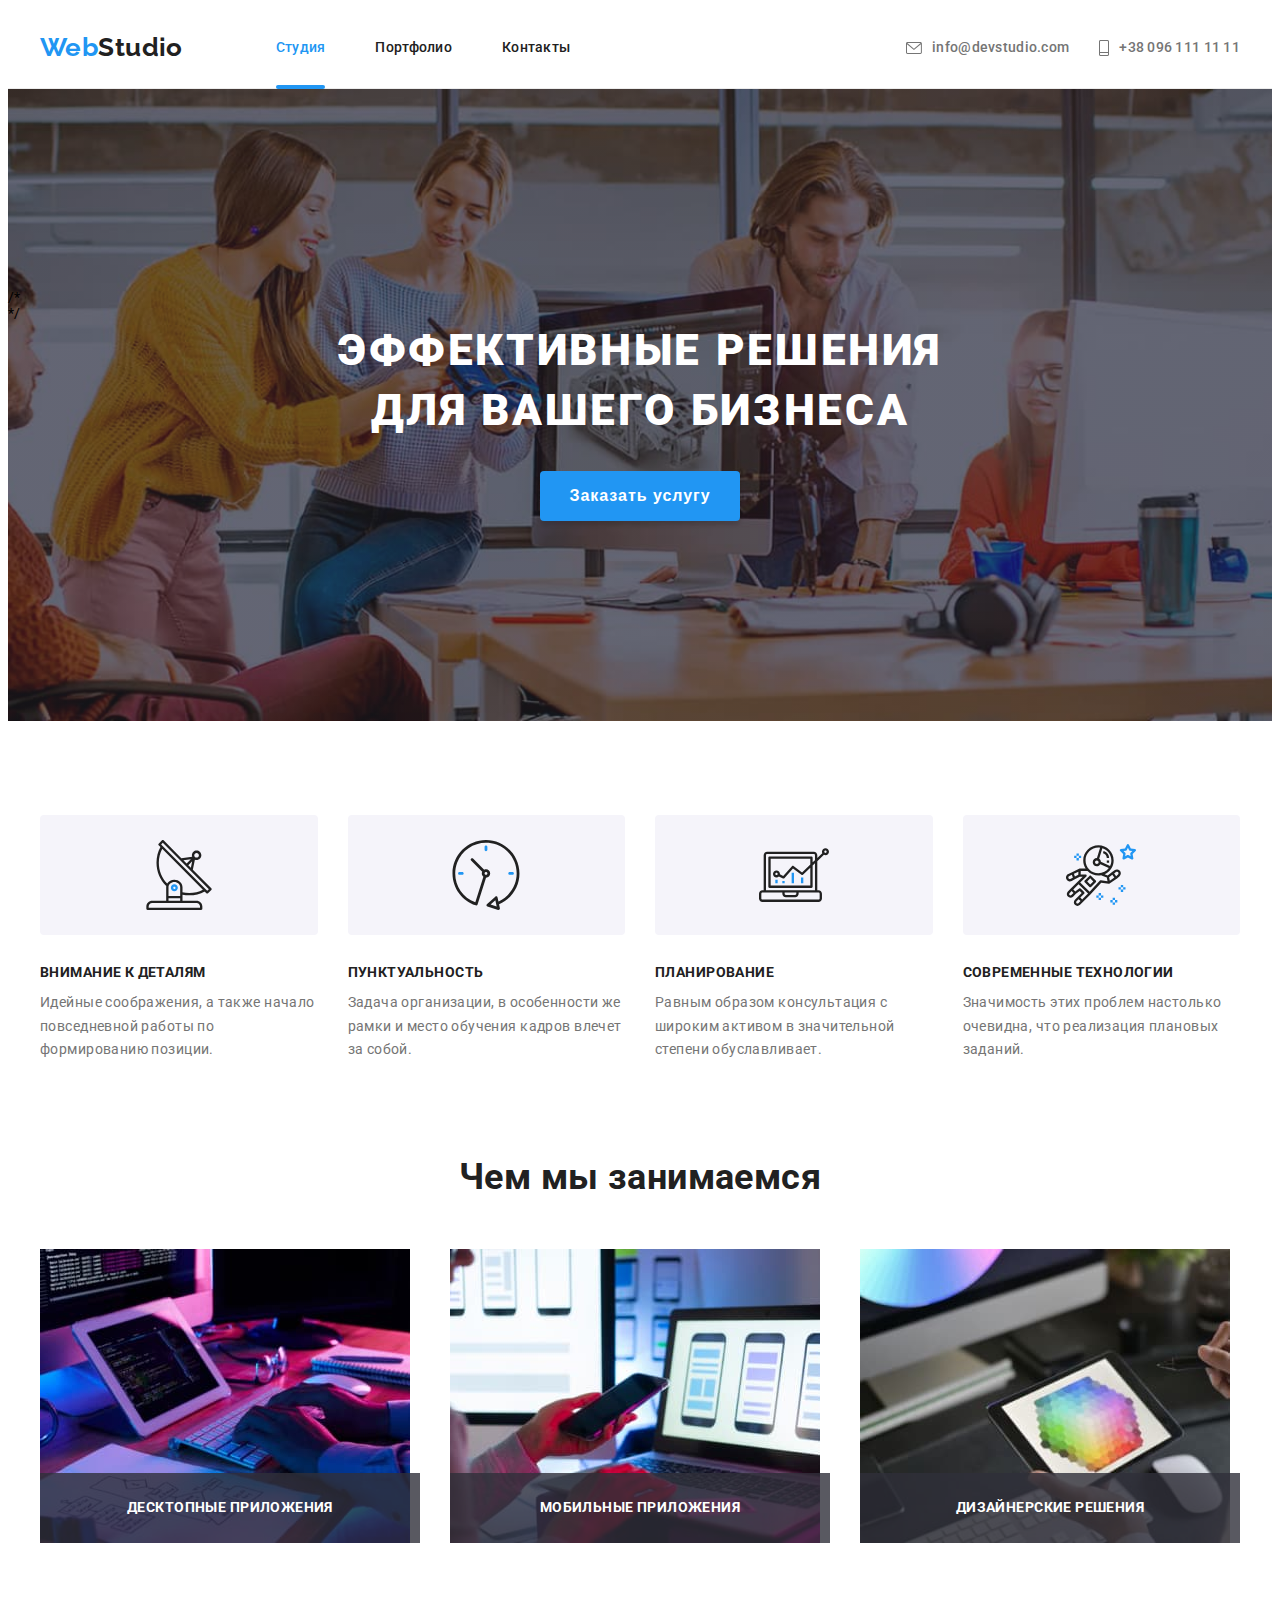
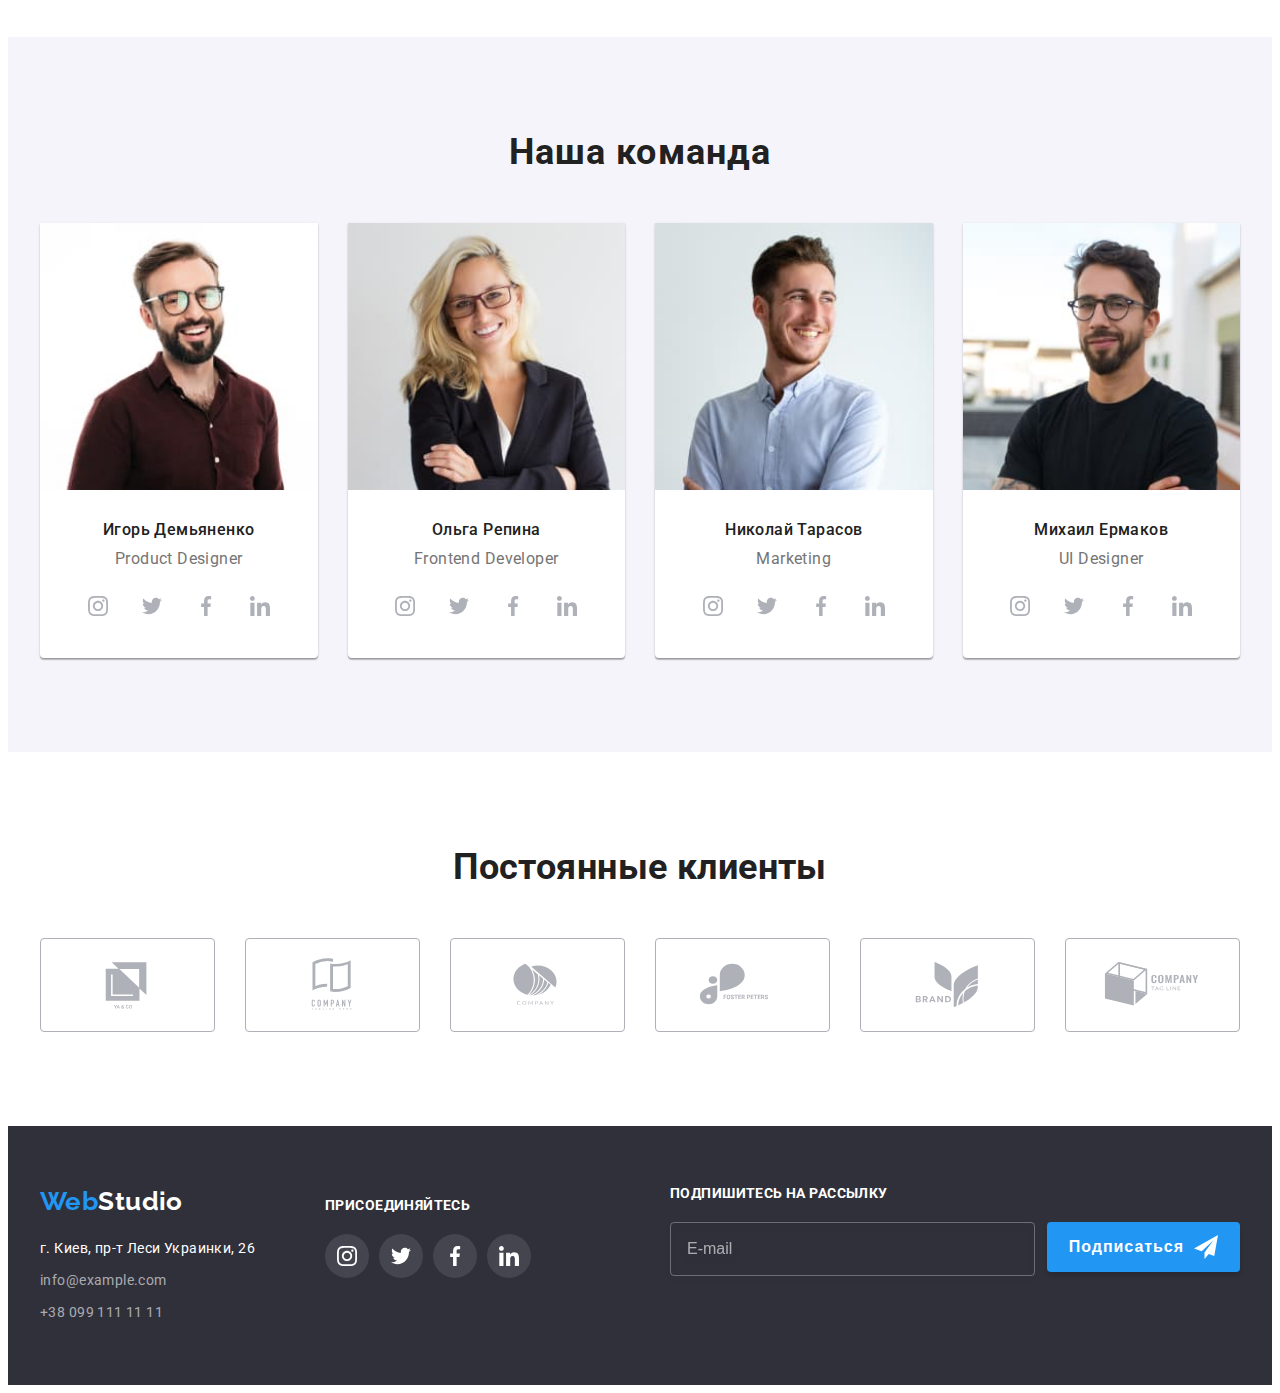
==== commit 0c4ee77a: "outline" ====
--- a/index.html
+++ b/index.html
@@ -699,6 +699,7 @@
               </ul>
             </address>
           </div>
+
           <form class="footer-block__social">
             <p class="footer-block__title">Присоединяйтесь</p>
             <ul class="soc-list list">
--- a/css/main.min.css
+++ b/css/main.min.css
@@ -1 +1 @@
-p,h1,h2,h3,h4,h5,h6{margin:0}ul{margin:0;padding-left:0}button{cursor:pointer}.link{text-decoration:none}.list{list-style:none}img{display:block;max-width:100%;height:auto}:root{--accent-color: rgba(33, 150, 243, 1);--hero-footer-color: rgba(47, 48, 58, 1);--title-color: rgba(33, 33, 33, 1);--sec-title-color: rgba(33, 33, 33, 1);--paragraph-text: rgba(117, 117, 117, 1);--btn-hover-background: rgba(24, 140, 232, 1);--btn-text: rgba(255, 255, 255, 1);--btn-background: rgba(33, 150, 243, 1)}.visually-hidden{position:absolute;white-space:nowrap;width:1px;height:1px;overflow:hidden;border:0;padding:0;clip:rect(0 0 0 0);clip-path:inset(50%);margin:-1px}body{background-color:#fff;letter-spacing:.03em;font-size:14px;font-family:"Roboto","Verdana","Tahoma",sans-serif}body.no-scroll{overflow:hidden}body.modal-open{overflow:hidden}.container{padding-left:15px;padding-right:15px;margin:0 auto}@media screen and (min-width: 480px){.container{max-width:480px;outline:1px dashed tomato}}@media screen and (min-width: 768px){.container{max-width:768px;outline:1px dashed #adff2f}}@media screen and (min-width: 1200px){.container{max-width:1200px;outline:1px dashed #8a2be2}}.section{padding:60px 0}@media screen and (min-width: 1200px){.section{padding:94px 0}}.logo{font-family:"Raleway","Verdana","Tahoma",sans-serif;color:var(--accent-color);font-weight:700;font-size:24px;line-height:1.17}.logo--header-accent{color:#212121}.logo--footer-accent{color:#fff}@media screen and (min-width: 1200px){.logo{font-size:26px;line-height:1.19}}.btn{display:flex;align-items:center;justify-content:center;width:200px;height:50px;color:var(--btn-text);background-color:var(--btn-background);font-weight:700;font-size:16px;line-height:1.88;letter-spacing:.06em;box-shadow:0px 4px 4px rgba(0,0,0,.15);border-radius:4px;border:1px solid rgba(0,0,0,0)}.link-current{position:relative}.link-current::after{content:"";position:absolute;bottom:-1px;left:0;width:100%;height:4px;border-radius:2px;background-color:var(--accent-color)}.soc-list{display:flex}.soc-list__item{margin-right:10px;width:44px;height:44px}.soc-list__item:last-child{margin-right:0}.soc-list__link{display:flex;width:100%;height:100%;align-items:center;justify-content:center;border-radius:50%;color:var(--btn-text);background-color:rgba(255,255,255,.1);transition-property:background-color;transition-duration:250ms;transition-timing-function:cubic-bezier(0.4, 0, 0.2, 1)}.soc-list__link:hover,.soc-list__link:focus{background-color:var(--accent-color)}.soc-list__icon{fill:currentColor}.soc-list__link--team{background-color:#fff;color:#afb1b8;transition-property:color,background-color;transition-duration:250ms;transition-timing-function:cubic-bezier(0.4, 0, 0.2, 1)}.soc-list__link--team:hover,.soc-list__link--team:focus{color:#fff}.backdrop{position:fixed;padding:40px;top:0;left:0;width:100%;height:100%;background-color:rgba(0,0,0,.2);transition:opacity 250ms linear,visibility 500ms linear;overflow-y:scroll}@media screen and (min-width: 768px){.backdrop{padding:93px 15px}}@media screen and (min-width: 768px){.backdrop{padding:208px 159px}}.page-header{width:100%;border-bottom:1px solid #ececec}.page-header .container{display:flex;align-items:center}.page-header .header__logo{margin-right:0;padding:16px 0 16px}@media screen and (min-width: 768px){.page-header .header__logo{margin-right:88px;padding:26px 0 26px}}@media screen and (min-width: 1200px){.page-header .header__logo{margin-right:93px;padding:24px 0 25px}}.header-nav{display:flex;align-items:center}.header-nav .link{display:block}.header-nav__item:not(:last-child){margin-right:50px}.header-nav__list{display:none}@media screen and (min-width: 768px){.header-nav__list{display:flex;align-items:center;color:#212121;font-weight:500;line-height:1.14;letter-spacing:.02em}}.header-nav__item .link{display:block;padding-top:32px;padding-bottom:32px;color:#212121}.header-nav__list .link-current{color:var(--accent-color)}.header-nav__list .link{transition-property:color;transition-duration:250ms;transition-timing-function:cubic-bezier(0.4, 0, 0.2, 1)}.header-nav__list .link:focus,.header-nav__list .link:hover{color:var(--accent-color)}.header-nav__list .link-current{color:var(--accent-color)}.header-nav__list .link{transition-property:color;transition-duration:250ms;transition-timing-function:cubic-bezier(0.4, 0, 0.2, 1)}.header-nav__list .link:focus,.header-nav__list .link:hover{color:var(--accent-color)}.header-contacts{display:none}@media screen and (min-width: 768px){.header-contacts{display:flex;flex-direction:column;margin-left:auto}}@media screen and (min-width: 768px)and (min-width: 1200px){.header-contacts{align-items:center;flex-direction:row}}.header-contacts__icon{margin-right:8px;fill:currentColor}@media screen and (min-width: 1200px){.header-contacts__icon{margin-right:10px}}.header-contacts__item:not(:last-child){margin-bottom:10px}@media screen and (min-width: 1200px){.header-contacts__item:not(:last-child){margin-right:30px;margin-bottom:0}}.header-contacts .link{display:flex;align-items:center;color:#757575;font-weight:500;font-size:12px;line-height:1.17;letter-spacing:.02em;transition-property:color;transition-duration:250ms;transition-timing-function:cubic-bezier(0.4, 0, 0.2, 1)}.header-contacts .link:visited{color:#757575}.header-contacts .link:focus,.header-contacts .link:hover{color:var(--accent-color)}@media screen and (min-width: 1200px){.header-contacts .link{padding-top:32px;padding-bottom:32px;align-items:center;line-height:1.14;font-size:14px}}.menu_open_btn{display:block;margin-left:auto;padding:0;border:none;background-color:rgba(0,0,0,0);transition-property:fill;transition-duration:250ms;transition-timing-function:cubic-bezier(0.4, 0, 0.2, 1)}.menu_open_btn:focus,.menu_open_btn:hover{fill:var(--accent-color)}@media screen and (min-width: 768px){.menu_open_btn{display:none}}.menu_close_btn{display:block;margin-left:auto;padding:0;border:none;background-color:rgba(0,0,0,0);transition-property:fill;transition-duration:250ms;transition-timing-function:cubic-bezier(0.4, 0, 0.2, 1)}.menu_close_btn:focus,.menu_close_btn:hover{fill:var(--accent-color)}.mobile-menu{display:flex;flex-direction:column;outline:1px solid green;position:fixed;background-color:#fff;top:0;left:0;width:100vw;height:100vh;z-index:2;padding:10px 15px 48px 40px;box-shadow:0px 4px 8px rgba(0,0,0,.04),0px 2px 4px rgba(0,0,0,.08),0px 1px 3px rgba(0,0,0,.16)}@media screen and (max-height: 560px){.mobile-menu{overflow-y:scroll}}@media screen and (max-height: 560px){.mobile-menu{padding:10px 15px 65px 40px}}.mobile-menu-wrap{display:flex;flex-direction:column;overflow:auto;height:100%}.mobile-nav__item{font-weight:500;font-size:40px;line-height:1.76;letter-spacing:.02em}.mobile-nav__list .link{color:#212121}.mobile-nav__list .current{color:var(--accent-color)}.menu_close_btn:hover+.mobile-nav>.mobile-nav__list .current,.menu_close_btn:focus+.mobile-nav>.mobile-nav__list .current{color:#212121}.mobile-nav__item:not(:last-child){margin-bottom:32px}.mobile-contacts{margin-bottom:64px}.mobile-contacts__item:not(:last-child){margin-bottom:32px}.mobile-contacts__tel{font-weight:500;font-size:40px;line-height:1.76;letter-spacing:.02em;color:var(--accent-color)}@media screen and (max-width: 410px){.mobile-contacts__tel{font-size:26px;line-height:1.17;letter-spacing:.02em}}.mobile-contacts__email{font-weight:500;font-size:24px;line-height:1.17;letter-spacing:.02em;color:#757575}.mob-menu--bottom{margin-top:auto}.mobile-soc-list{display:flex}@media screen and (max-width: 415px){.mobile-soc-list{display:flex;flex-wrap:wrap}}.mobile-soc-list .link{font-weight:500;font-size:18px;line-height:1.22;letter-spacing:.02em;color:var(--accent-color)}.mobile-soc-list__item:not(:last-child){margin-right:10px;padding-right:10px;border-right:1px solid rgba(33,33,33,.2)}.hero{margin:0 auto;padding:118px 0;background-size:cover;background-color:#c4c4c4;background-image:linear-gradient(rgba(47, 48, 58, 0.4), rgba(47, 48, 58, 0.4)),url(../images/hero_mob.jpg);background-repeat:no-repeat;background-position:center}@media(min-device-pixel-ratio: 2),(-webkit-min-device-pixel-ratio: 2),(-o-min-device-pixel-ratio: 2/1),(min-resolution: 192dpi),(min-resolution: 2dppx){.hero{background-image:linear-gradient(rgba(47, 48, 58, 0.4), rgba(47, 48, 58, 0.4)),url("../images/hero_mob@2x.jpg")}}@media screen and (min-width: 768px){.hero{background-image:linear-gradient(rgba(47, 48, 58, 0.4), rgba(47, 48, 58, 0.4)),url(../images/hero_tabl.jpg);background-repeat:no-repeat}}@media screen and (min-width: 768px)and (min-device-pixel-ratio: 2),screen and (min-width: 768px)and (-webkit-min-device-pixel-ratio: 2),screen and (min-width: 768px)and (-o-min-device-pixel-ratio: 2/1),screen and (min-width: 768px)and (min-resolution: 192dpi),screen and (min-width: 768px)and (min-resolution: 2dppx){.hero{background-image:linear-gradient(rgba(47, 48, 58, 0.4), rgba(47, 48, 58, 0.4)),url("../images/hero_tabl@2x.jpg")}}@media screen and (min-width: 1200px){.hero{padding:200px 0;max-width:1600px;max-height:600px;background-image:linear-gradient(rgba(47, 48, 58, 0.4), rgba(47, 48, 58, 0.4)),url(../images/hero_desktop.jpg);background-repeat:no-repeat}}@media screen and (min-width: 1200px)and (min-device-pixel-ratio: 2),screen and (min-width: 1200px)and (-webkit-min-device-pixel-ratio: 2),screen and (min-width: 1200px)and (-o-min-device-pixel-ratio: 2/1),screen and (min-width: 1200px)and (min-resolution: 192dpi),screen and (min-width: 1200px)and (min-resolution: 2dppx){.hero{background-image:linear-gradient(rgba(47, 48, 58, 0.4), rgba(47, 48, 58, 0.4)),url("../images/hero_desktop@2x.jpg")}}.hero__title{max-width:360px;font-weight:900;font-size:26px;line-height:1.62;text-align:center;letter-spacing:.06em;text-transform:uppercase;margin:0 auto 30px;color:#fff}@media screen and (min-width: 1200px){.hero__title{max-width:696px;font-size:44px;line-height:1.36}}.hero__btn{transition-property:background-color;transition-duration:250ms;transition-timing-function:cubic-bezier(0.4, 0, 0.2, 1);margin:0 auto}.hero__btn:hover,.hero__btn:focus{background-color:var(--btn-hover-background)}.qualities-list{gap:30px;width:100%;display:flex;flex-wrap:wrap}.qualities-list__icon{display:flex;width:100%;height:120px;margin-bottom:30px;background-color:#f5f4fa;border-radius:4px;justify-content:center;align-items:center}.qualities-list__title{margin-bottom:10px;color:var(--sec-title-color);font-size:14px;line-height:1.14;text-align:center;text-transform:uppercase}.qualities-list__text{color:var(--paragraph-text);line-height:1.71}@media screen and (min-width: 768px){.qualities-list__item{flex-basis:calc((100% - 30px)/2)}.qualities-list__title{text-align:start}}@media screen and (min-width: 1200px){.qualities-list__item{flex-basis:calc((100% - 90px)/4)}}@media screen and (max-width: 1199px){.dealing{display:none}}@media screen and (min-width: 1200px){.dealing{padding-top:0}.dealing__title{margin-bottom:50px;font-size:36px;line-height:1.17;text-align:center;color:var(--title-color)}}.dealing .dealing-list{display:flex;margin:-15px}.dealing .dealing-list__item{flex-basis:calc((100% - 90px)/3);margin:15px;position:relative}.dealing .dealing-list__overlay{position:absolute;display:flex;bottom:0;width:100%;height:70px;align-items:center;justify-content:center;background-color:rgba(47,48,58,.8)}.dealing .dealing-list__text{font-weight:700;line-height:1.14;text-transform:uppercase;color:#fff}.team{background-color:#f5f4fa}.team__title{color:var(--sec-title-color);font-size:28px;line-height:1.18;text-align:center;letter-spacing:.03em;margin-bottom:30px}@media screen and (min-width: 1200px){.team__title{font-size:36px;line-height:1.17;text-align:center;margin-bottom:50px}}.team-list{gap:30px;width:100%;display:flex;flex-wrap:wrap}.team-list__item{background-color:#fff;padding-bottom:24px;box-shadow:0px 1px 3px rgba(0,0,0,.12),0px 1px 1px rgba(0,0,0,.14),0px 2px 1px rgba(0,0,0,.2);border-radius:0px 0px 4px 4px;outline:1px solid orange}.team-list__img{margin-bottom:30px}.team-list__title{color:var(--sec-title-color);font-weight:500;font-size:16px;line-height:1.19;text-align:center;margin-bottom:10px}.team-list__text{color:var(--paragraph-text);font-size:16px;line-height:1.19;margin-bottom:16px;text-align:center}@media screen and (min-width: 768px){.team-list__item{flex-basis:calc((100% - 30px)/2)}}@media screen and (min-width: 1200px){.team-list__item{flex-wrap:nowrap;flex-basis:calc((100% - 90px)/4);padding-bottom:30px}}.team__soc-block .soc-list{justify-content:center}.clients{background-color:#fff}.clients-title{margin-bottom:30px;font-size:28px;line-height:1.18;text-align:center;color:var(--title-color)}@media screen and (min-width: 1200px){.clients-title{margin-bottom:50px;font-size:36px;line-height:1.17}}.clients-list{gap:30px;width:100%;display:flex;flex-wrap:wrap}.clients-list__item{display:flex;flex-basis:calc((100% - 30px)/2);background-color:#fff}@media screen and (min-width: 768px){.clients-list__item{flex-basis:calc((100% - 60px)/3)}}@media screen and (min-width: 1200px){.clients-list__item{flex-basis:calc((100% - 150px)/6)}}.clients-list__icon{fill:currentColor;border-color:currentColor}.clients-list__link{transition-property:color,border-color;transition-duration:250ms;transition-timing-function:cubic-bezier(0.4, 0, 0.2, 1);display:flex;height:92px;color:#afb1b8;width:100%;justify-content:center;align-items:center;border-radius:4px;border:1px solid #afb1b8;outline:rgba(0,0,0,0)}.clients-list__link:hover,.clients-list__link:focus{color:var(--accent-color);border-color:var(--accent-color)}.footer-page{background-color:var(--hero-footer-color);margin:0 auto;padding:60px 0}.footer-page__blocks{outline:1px solid green;display:flex;flex-direction:column;align-items:center}@media screen and (min-width: 1200px){.footer-page__blocks{flex-direction:row;align-items:baseline}}@media screen and (min-width: 768px){.footer-page__tab-block{display:flex;outline:1px solid #ff0;margin-bottom:60px;align-items:baseline}}@media screen and (min-width: 1200px){.footer-page__tab-block{margin-right:auto;margin-bottom:auto}}.footer-address-block__logo{margin-bottom:20px}.footer-block__address{outline:1px solid red;margin-bottom:60px;display:flex;flex-direction:column;align-items:center}@media screen and (min-width: 768px){.footer-block__address{margin-bottom:0;margin-right:165px}}@media screen and (min-width: 768px)and (min-width: 1200px){.footer-block__address{margin-right:70px;align-items:flex-start}}.footer-contacts{display:flex;flex-direction:column;align-items:center}@media screen and (min-width: 1200px){.footer-contacts{align-items:flex-start}}.footer-contacts__item:not(:last-child){margin-bottom:8px}.footer-contacts__adress{color:#fff;font-style:normal;line-height:1.71;transition-property:color;transition-duration:250ms;transition-timing-function:cubic-bezier(0.4, 0, 0.2, 1)}.footer-contacts__adress:hover,.footer-contacts__adress:focus{color:var(--accent-color)}.footer-contacts__email,.footer-contacts__tel{color:rgba(255,255,255,.6);font-style:normal;line-height:1.71;transition-property:color;transition-duration:250ms;transition-timing-function:cubic-bezier(0.4, 0, 0.2, 1)}.footer-contacts__email:hover,.footer-contacts__email:focus,.footer-contacts__tel:hover,.footer-contacts__tel:focus{color:var(--accent-color)}.footer-block__social{margin-bottom:60px;outline:1px solid red}@media screen and (min-width: 768px){.footer-block__social{margin-bottom:0}}@media screen and (min-width: 1200px){.footer-mailing__field{display:flex}}.footer-block__title{text-align:center;margin-bottom:20px;color:#fff;font-weight:700;line-height:1.14;text-transform:uppercase}@media screen and (min-width: 1200px){.footer-block__title{text-align:start}}.footer-block__mailing{outline:1px solid red;width:100%}@media screen and (min-width: 768px){.footer-block__mailing{max-width:450px}}@media screen and (min-width: 1200px){.footer-block__mailing{max-width:570px}}.footer-mailing__text{text-align:center;margin-bottom:20px;font-weight:700;line-height:1.14;text-transform:uppercase;color:var(--btn-text)}@media screen and (min-width: 1200px){.footer-mailing__text{text-align:start}}.footer-mailing__imput{padding-left:16px;margin-bottom:20px;width:100%;height:50px;line-height:1.25;font-size:16px;border:1px solid rgba(255,255,255,.3);filter:drop-shadow(0px 4px 4px rgba(0, 0, 0, 0.15));border-radius:4px;background-color:rgba(0,0,0,0);color:rgba(255,255,255,.6);outline:rgba(0,0,0,0);transition-property:border-color;transition-duration:250ms;transition-timing-function:cubic-bezier(0.4, 0, 0.2, 1)}.footer-mailing__imput:focus{color:#fff;border-color:#fff}.footer-mailing__imput::placeholder{font-size:16px;line-height:1.25;color:rgba(255,255,255,.6)}@media screen and (min-width: 1200px){.footer-mailing__imput{width:358px;margin-bottom:0;margin-right:12px}}.footer-mailing__btn{margin:0 auto;outline:1px solid rgba(0,0,0,0)}.footer-mailing__icon{margin-left:10px}.examples-filter{display:flex;flex-wrap:wrap;row-gap:15px;column-gap:8px;margin-bottom:40px}@media screen and (min-width: 768px){.examples-filter{margin-bottom:30px;justify-content:center}}@media screen and (min-width: 1200px){.examples-filter{margin-bottom:50px}}.examples-filter__btn{display:inline-block;padding:6px 22px;height:38px;color:#212121;background-color:#f5f4fa;border-radius:4px;border:1px solid rgba(0,0,0,0);font-weight:500;font-size:16px;line-height:1.62;text-align:center;transition-property:color,background-color,box-shadow;transition-duration:250ms;transition-timing-function:cubic-bezier(0.4, 0, 0.2, 1)}.examples-filter__btn:hover,.examples-filter__btn:focus{color:var(--btn-text);background-color:var(--btn-background);box-shadow:0 2px 2px 0 rgba(0,0,0,.12),0 1px 2px 0 rgba(0,0,0,.08),0 3px 1px 0 rgba(0,0,0,.1)}.examples-filter--first-btn{color:var(--btn-text);background-color:var(--btn-background);box-shadow:0px 3px 1px rgba(0,0,0,.1),0px 1px 2px rgba(0,0,0,.08),0px 2px 2px rgba(0,0,0,.12);border-radius:4px}.examples-list{display:flex;flex-wrap:wrap;gap:30px;width:100%}@media screen and (min-width: 768px){.examples-list__item{flex-basis:calc((100% - 30px)/2)}}@media screen and (min-width: 1200px){.examples-list__item{flex-basis:calc((100% - 60px)/3)}}.examples-list__link{display:block;width:100%;height:100%;border:1px solid #eee;transition-property:box-shadow;transition-duration:250ms;transition-timing-function:cubic-bezier(0.4, 0, 0.2, 1)}.examples-list__link:hover,.examples-list__link:focus{box-shadow:0px 1px 1px rgba(0,0,0,.12),0px 4px 4px rgba(0,0,0,.06),1px 4px 6px rgba(0,0,0,.16)}.examples-list__wrap{overflow:hidden;position:relative}.examples-list__overlay{position:absolute;top:0;height:100%;display:flex;padding:0 24px;align-items:center;background-color:rgba(33,150,243,.9);transform:translateY(101%);transition-property:transform;transition-duration:250ms;transition-timing-function:cubic-bezier(0.4, 0, 0.2, 1)}@media screen and (max-width: 360px){.examples-list__overlay{align-items:flex-start;overflow-y:scroll}}.examples-list__link:hover .examples-list__overlay,.examples-list__link:focus .examples-list__overlay{transform:translateY(0)}.examples-list__wrap-text{font-size:18px;line-height:1.56;color:#fff;letter-spacing:.03em}.examples-list__content{padding:20px 24px}.examples-list__title{margin-bottom:4px;color:var(--sec-title-color);font-size:18px;line-height:2;letter-spacing:.06em}.examples-list__text{color:var(--paragraph-text);font-size:16px;line-height:1.88}.modal{position:relative;padding:40px;background-color:#fff;margin:0 auto}@media screen and (max-width: 480px){.modal{max-width:480px}}@media screen and (min-width: 480px){.modal{position:absolute;width:480px;top:50%;left:50%;transform:translate(-50%, -50%)}}@media screen and (min-width: 768px){.modal{width:450px;height:609px;position:absolute;top:50%;left:50%;transform:translate(-50%, -50%);box-shadow:0px 1px 3px rgba(0,0,0,.12),0px 1px 1px rgba(0,0,0,.14),0px 2px 1px rgba(0,0,0,.2);border-radius:4px;transition:transform 300ms linear}}@media screen and (min-width: 1200px){.modal{position:absolute;width:528px;height:581px;top:50%;left:50%;transform:translate(-50%, -50%) scale(1) rotate(0);box-shadow:0px 1px 3px rgba(0,0,0,.12),0px 1px 1px rgba(0,0,0,.14),0px 2px 1px rgba(0,0,0,.2);border-radius:4px;transition:transform 300ms linear}.backdrop.is-hidden .modal{transform:translate(-50%, -100%) scale(0) rotate(180deg)}}.modal__close-btn{position:absolute;display:flex;width:30px;height:30px;top:8px;right:8px;align-items:center;justify-content:center;border:1px solid rgba(0,0,0,.1);border-radius:50%;background-color:rgba(0,0,0,0);transition-property:fill;transition-duration:250ms;transition-timing-function:cubic-bezier(0.4, 0, 0.2, 1)}.modal__close-btn:focus,.modal__close-btn:hover{fill:var(--accent-color)}.is-hidden{opacity:0;visibility:hidden;pointer-events:none}.modal-form{display:flex;flex-direction:column}.modal-form__title{margin-bottom:12px;font-weight:700;font-size:20px;line-height:1.5;text-align:center;color:var(--title-color)}@media screen and (max-width: 480px){.modal-form__title{font-weight:700;font-size:16px;line-height:1.5}}@media screen and (min-width: 1200px){.modal-form__title{line-height:1.15}}.modal-form__input{padding-left:42px;width:100%;height:40px;border:1px solid rgba(33,33,33,.2);border-radius:4px;transition-property:border-color;transition-duration:250ms;transition-timing-function:cubic-bezier(0.4, 0, 0.2, 1)}.modal-form__input:focus{border-color:var(--accent-color);outline:rgba(0,0,0,0)}.modal-form__label{margin-bottom:4px;font-weight:400;font-size:12px;line-height:1.17;letter-spacing:.01em;color:#757575}.modal-form__input-wrap{position:relative;margin-bottom:10px}.modal-form__icon{position:absolute;left:12px;top:50%;transform:translateY(-50%);transition-property:fill;transition-duration:250ms;transition-timing-function:cubic-bezier(0.4, 0, 0.2, 1)}.modal-form__input:focus+.modal-form__icon{fill:var(--accent-color)}.modal-form__comment-area{padding:12px 16px;margin-bottom:20px;width:100%;height:120px;border:1px solid rgba(33,33,33,.2);border-radius:4px;resize:none;transition-property:border-color;transition-duration:250ms;transition-timing-function:cubic-bezier(0.4, 0, 0.2, 1)}.modal-form__comment-area::placeholder{font-size:14px;line-height:1.14;letter-spacing:.01em;color:rgba(117,117,117,.5)}@media screen and (min-width: 1200px){.modal-form__comment-area::placeholder{font-size:12px;line-height:1.17}}.modal-form__comment-area:focus{border-color:var(--accent-color);outline:rgba(0,0,0,0)}.checkbox__field{margin-bottom:31px;text-align:center}@media screen and (min-width: 768px){.checkbox__field{margin-bottom:30px}}.checkbox__link{color:var(--accent-color)}.checkbox__text{display:flex;justify-content:center;align-items:center;line-height:1.17;font-size:12px;color:#757575}@media screen and (max-width: 480px){.checkbox__text{flex-wrap:wrap}}@media screen and (min-width: 1200px){.checkbox__text{line-height:1.71;font-size:14px}}.checkbox__input{display:flex;align-items:center;justify-content:center;margin-right:8px;width:16px;height:15px;border-radius:2px;border:2px solid #212121;transition-property:border-color;transition-duration:250ms;transition-timing-function:cubic-bezier(0.4, 0, 0.2, 1)}.checkbox__check:focus+.checkbox__text>.checkbox__input{border-color:var(--accent-color)}.checkbox__check:checked+.checkbox__text .checkbox__input{background-color:var(--accent-color);border:none}.checkbox__icon{fill:rgba(0,0,0,0)}.checkbox__check:checked+.checkbox__text .checkbox__icon{fill:var(--btn-text)}.modal__submit-btn{transition-property:background-color;transition-duration:250ms;transition-timing-function:cubic-bezier(0.4, 0, 0.2, 1);margin:0 auto}.modal__submit-btn:focus,.modal__submit-btn:hover{background-color:var(--btn-hover-background);outline:rgba(0,0,0,0)}@media screen and (max-width: 480px){.modal__submit-btn{width:150px}}/*# sourceMappingURL=main.min.css.map */+p,h1,h2,h3,h4,h5,h6{margin:0}ul{margin:0;padding-left:0}button{cursor:pointer}.link{text-decoration:none}.list{list-style:none}img{display:block;max-width:100%;height:auto}:root{--accent-color: rgba(33, 150, 243, 1);--hero-footer-color: rgba(47, 48, 58, 1);--title-color: rgba(33, 33, 33, 1);--sec-title-color: rgba(33, 33, 33, 1);--paragraph-text: rgba(117, 117, 117, 1);--btn-hover-background: rgba(24, 140, 232, 1);--btn-text: rgba(255, 255, 255, 1);--btn-background: rgba(33, 150, 243, 1)}.visually-hidden{position:absolute;white-space:nowrap;width:1px;height:1px;overflow:hidden;border:0;padding:0;clip:rect(0 0 0 0);clip-path:inset(50%);margin:-1px}body{background-color:#fff;letter-spacing:.03em;font-size:14px;font-family:"Roboto","Verdana","Tahoma",sans-serif}body.no-scroll{overflow:hidden}body.modal-open{overflow:hidden}.container{padding-left:15px;padding-right:15px;margin:0 auto}@media screen and (min-width: 480px){.container{max-width:480px}}@media screen and (min-width: 768px){.container{max-width:768px}}@media screen and (min-width: 1200px){.container{max-width:1200px}}.section{padding:60px 0}@media screen and (min-width: 1200px){.section{padding:94px 0}}.logo{font-family:"Raleway","Verdana","Tahoma",sans-serif;color:var(--accent-color);font-weight:700;font-size:24px;line-height:1.17}.logo--header-accent{color:#212121}.logo--footer-accent{color:#fff}@media screen and (min-width: 1200px){.logo{font-size:26px;line-height:1.19}}.btn{display:flex;align-items:center;justify-content:center;width:200px;height:50px;color:var(--btn-text);background-color:var(--btn-background);font-weight:700;font-size:16px;line-height:1.88;letter-spacing:.06em;box-shadow:0px 4px 4px rgba(0,0,0,.15);border-radius:4px;border:1px solid rgba(0,0,0,0)}.link-current{position:relative}.link-current::after{content:"";position:absolute;bottom:-1px;left:0;width:100%;height:4px;border-radius:2px;background-color:var(--accent-color)}.soc-list{display:flex}.soc-list__item{margin-right:10px;width:44px;height:44px}.soc-list__item:last-child{margin-right:0}.soc-list__link{display:flex;width:100%;height:100%;align-items:center;justify-content:center;border-radius:50%;color:var(--btn-text);background-color:rgba(255,255,255,.1);transition-property:background-color;transition-duration:250ms;transition-timing-function:cubic-bezier(0.4, 0, 0.2, 1)}.soc-list__link:hover,.soc-list__link:focus{background-color:var(--accent-color)}.soc-list__icon{fill:currentColor}.soc-list__link--team{background-color:#fff;color:#afb1b8;transition-property:color,background-color;transition-duration:250ms;transition-timing-function:cubic-bezier(0.4, 0, 0.2, 1)}.soc-list__link--team:hover,.soc-list__link--team:focus{color:#fff}.backdrop{position:fixed;padding:40px;top:0;left:0;width:100%;height:100%;background-color:rgba(0,0,0,.2);transition:opacity 250ms linear,visibility 500ms linear;overflow-y:scroll}@media screen and (min-width: 768px){.backdrop{padding:93px 15px}}@media screen and (min-width: 768px){.backdrop{padding:208px 159px}}.page-header{width:100%;border-bottom:1px solid #ececec}.page-header .container{display:flex;align-items:center}.page-header .header__logo{margin-right:0;padding:16px 0 16px}@media screen and (min-width: 768px){.page-header .header__logo{margin-right:88px;padding:26px 0 26px}}@media screen and (min-width: 1200px){.page-header .header__logo{margin-right:93px;padding:24px 0 25px}}.header-nav{display:flex;align-items:center}.header-nav .link{display:block}.header-nav__item:not(:last-child){margin-right:50px}.header-nav__list{display:none}@media screen and (min-width: 768px){.header-nav__list{display:flex;align-items:center;color:#212121;font-weight:500;line-height:1.14;letter-spacing:.02em}}.header-nav__item .link{display:block;padding-top:32px;padding-bottom:32px;color:#212121}.header-nav__list .link-current{color:var(--accent-color)}.header-nav__list .link{transition-property:color;transition-duration:250ms;transition-timing-function:cubic-bezier(0.4, 0, 0.2, 1)}.header-nav__list .link:focus,.header-nav__list .link:hover{color:var(--accent-color)}.header-nav__list .link-current{color:var(--accent-color)}.header-nav__list .link{transition-property:color;transition-duration:250ms;transition-timing-function:cubic-bezier(0.4, 0, 0.2, 1)}.header-nav__list .link:focus,.header-nav__list .link:hover{color:var(--accent-color)}.header-contacts{display:none}@media screen and (min-width: 768px){.header-contacts{display:flex;flex-direction:column;margin-left:auto}}@media screen and (min-width: 768px)and (min-width: 1200px){.header-contacts{align-items:center;flex-direction:row}}.header-contacts__icon{margin-right:8px;fill:currentColor}@media screen and (min-width: 1200px){.header-contacts__icon{margin-right:10px}}.header-contacts__item:not(:last-child){margin-bottom:10px}@media screen and (min-width: 1200px){.header-contacts__item:not(:last-child){margin-right:30px;margin-bottom:0}}.header-contacts .link{display:flex;align-items:center;color:#757575;font-weight:500;font-size:12px;line-height:1.17;letter-spacing:.02em;transition-property:color;transition-duration:250ms;transition-timing-function:cubic-bezier(0.4, 0, 0.2, 1)}.header-contacts .link:visited{color:#757575}.header-contacts .link:focus,.header-contacts .link:hover{color:var(--accent-color)}@media screen and (min-width: 1200px){.header-contacts .link{padding-top:32px;padding-bottom:32px;align-items:center;line-height:1.14;font-size:14px}}.menu_open_btn{display:block;margin-left:auto;padding:0;border:none;background-color:rgba(0,0,0,0);transition-property:fill;transition-duration:250ms;transition-timing-function:cubic-bezier(0.4, 0, 0.2, 1)}.menu_open_btn:focus,.menu_open_btn:hover{fill:var(--accent-color)}@media screen and (min-width: 768px){.menu_open_btn{display:none}}.menu_close_btn{display:block;margin-left:auto;padding:0;border:none;background-color:rgba(0,0,0,0);transition-property:fill;transition-duration:250ms;transition-timing-function:cubic-bezier(0.4, 0, 0.2, 1)}.menu_close_btn:focus,.menu_close_btn:hover{fill:var(--accent-color)}.mobile-menu{display:flex;flex-direction:column;outline:1px solid green;position:fixed;background-color:#fff;top:0;left:0;width:100vw;height:100vh;z-index:2;padding:10px 15px 48px 40px;box-shadow:0px 4px 8px rgba(0,0,0,.04),0px 2px 4px rgba(0,0,0,.08),0px 1px 3px rgba(0,0,0,.16)}@media screen and (max-height: 560px){.mobile-menu{overflow-y:scroll}}@media screen and (max-height: 560px){.mobile-menu{padding:10px 15px 65px 40px}}.mobile-menu-wrap{display:flex;flex-direction:column;overflow:auto;height:100%}.mobile-nav__item{font-weight:500;font-size:40px;line-height:1.76;letter-spacing:.02em}.mobile-nav__list .link{color:#212121}.mobile-nav__list .current{color:var(--accent-color)}.menu_close_btn:hover+.mobile-nav>.mobile-nav__list .current,.menu_close_btn:focus+.mobile-nav>.mobile-nav__list .current{color:#212121}.mobile-nav__item:not(:last-child){margin-bottom:32px}.mobile-contacts{margin-bottom:64px}.mobile-contacts__item:not(:last-child){margin-bottom:32px}.mobile-contacts__tel{font-weight:500;font-size:40px;line-height:1.76;letter-spacing:.02em;color:var(--accent-color)}@media screen and (max-width: 410px){.mobile-contacts__tel{font-size:26px;line-height:1.17;letter-spacing:.02em}}.mobile-contacts__email{font-weight:500;font-size:24px;line-height:1.17;letter-spacing:.02em;color:#757575}.mob-menu--bottom{margin-top:auto}.mobile-soc-list{display:flex}@media screen and (max-width: 415px){.mobile-soc-list{display:flex;flex-wrap:wrap}}.mobile-soc-list .link{font-weight:500;font-size:18px;line-height:1.22;letter-spacing:.02em;color:var(--accent-color)}.mobile-soc-list__item:not(:last-child){margin-right:10px;padding-right:10px;border-right:1px solid rgba(33,33,33,.2)}.hero{margin:0 auto;padding:118px 0;background-size:cover;background-color:#c4c4c4;background-image:linear-gradient(rgba(47, 48, 58, 0.4), rgba(47, 48, 58, 0.4)),url(../images/hero_mob.jpg);background-repeat:no-repeat;background-position:center}@media(min-device-pixel-ratio: 2),(-webkit-min-device-pixel-ratio: 2),(-o-min-device-pixel-ratio: 2/1),(min-resolution: 192dpi),(min-resolution: 2dppx){.hero{background-image:linear-gradient(rgba(47, 48, 58, 0.4), rgba(47, 48, 58, 0.4)),url("../images/hero_mob@2x.jpg")}}@media screen and (min-width: 768px){.hero{background-image:linear-gradient(rgba(47, 48, 58, 0.4), rgba(47, 48, 58, 0.4)),url(../images/hero_tabl.jpg);background-repeat:no-repeat}}@media screen and (min-width: 768px)and (min-device-pixel-ratio: 2),screen and (min-width: 768px)and (-webkit-min-device-pixel-ratio: 2),screen and (min-width: 768px)and (-o-min-device-pixel-ratio: 2/1),screen and (min-width: 768px)and (min-resolution: 192dpi),screen and (min-width: 768px)and (min-resolution: 2dppx){.hero{background-image:linear-gradient(rgba(47, 48, 58, 0.4), rgba(47, 48, 58, 0.4)),url("../images/hero_tabl@2x.jpg")}}@media screen and (min-width: 1200px){.hero{padding:200px 0;max-width:1600px;max-height:600px;background-image:linear-gradient(rgba(47, 48, 58, 0.4), rgba(47, 48, 58, 0.4)),url(../images/hero_desktop.jpg);background-repeat:no-repeat}}@media screen and (min-width: 1200px)and (min-device-pixel-ratio: 2),screen and (min-width: 1200px)and (-webkit-min-device-pixel-ratio: 2),screen and (min-width: 1200px)and (-o-min-device-pixel-ratio: 2/1),screen and (min-width: 1200px)and (min-resolution: 192dpi),screen and (min-width: 1200px)and (min-resolution: 2dppx){.hero{background-image:linear-gradient(rgba(47, 48, 58, 0.4), rgba(47, 48, 58, 0.4)),url("../images/hero_desktop@2x.jpg")}}.hero__title{max-width:360px;font-weight:900;font-size:26px;line-height:1.62;text-align:center;letter-spacing:.06em;text-transform:uppercase;margin:0 auto 30px;color:#fff}@media screen and (min-width: 1200px){.hero__title{max-width:696px;font-size:44px;line-height:1.36}}.hero__btn{transition-property:background-color;transition-duration:250ms;transition-timing-function:cubic-bezier(0.4, 0, 0.2, 1);margin:0 auto}.hero__btn:hover,.hero__btn:focus{background-color:var(--btn-hover-background)}.qualities-list{gap:30px;width:100%;display:flex;flex-wrap:wrap}.qualities-list__icon{display:flex;width:100%;height:120px;margin-bottom:30px;background-color:#f5f4fa;border-radius:4px;justify-content:center;align-items:center}.qualities-list__title{margin-bottom:10px;color:var(--sec-title-color);font-size:14px;line-height:1.14;text-align:center;text-transform:uppercase}.qualities-list__text{color:var(--paragraph-text);line-height:1.71}@media screen and (min-width: 768px){.qualities-list__item{flex-basis:calc((100% - 30px)/2)}.qualities-list__title{text-align:start}}@media screen and (min-width: 1200px){.qualities-list__item{flex-basis:calc((100% - 90px)/4)}}@media screen and (max-width: 1199px){.dealing{display:none}}@media screen and (min-width: 1200px){.dealing{padding-top:0}.dealing__title{margin-bottom:50px;font-size:36px;line-height:1.17;text-align:center;color:var(--title-color)}}.dealing .dealing-list{display:flex;margin:-15px}.dealing .dealing-list__item{flex-basis:calc((100% - 90px)/3);margin:15px;position:relative}.dealing .dealing-list__overlay{position:absolute;display:flex;bottom:0;width:100%;height:70px;align-items:center;justify-content:center;background-color:rgba(47,48,58,.8)}.dealing .dealing-list__text{font-weight:700;line-height:1.14;text-transform:uppercase;color:#fff}.team{background-color:#f5f4fa}.team__title{color:var(--sec-title-color);font-size:28px;line-height:1.18;text-align:center;letter-spacing:.03em;margin-bottom:30px}@media screen and (min-width: 1200px){.team__title{font-size:36px;line-height:1.17;text-align:center;margin-bottom:50px}}.team-list{gap:30px;width:100%;display:flex;flex-wrap:wrap}.team-list__item{background-color:#fff;padding-bottom:24px;box-shadow:0px 1px 3px rgba(0,0,0,.12),0px 1px 1px rgba(0,0,0,.14),0px 2px 1px rgba(0,0,0,.2);border-radius:0px 0px 4px 4px}.team-list__img{margin-bottom:30px}.team-list__title{color:var(--sec-title-color);font-weight:500;font-size:16px;line-height:1.19;text-align:center;margin-bottom:10px}.team-list__text{color:var(--paragraph-text);font-size:16px;line-height:1.19;margin-bottom:16px;text-align:center}@media screen and (min-width: 768px){.team-list__item{flex-basis:calc((100% - 30px)/2)}}@media screen and (min-width: 1200px){.team-list__item{flex-wrap:nowrap;flex-basis:calc((100% - 90px)/4);padding-bottom:30px}}.team__soc-block .soc-list{justify-content:center}.clients{background-color:#fff}.clients-title{margin-bottom:30px;font-size:28px;line-height:1.18;text-align:center;color:var(--title-color)}@media screen and (min-width: 1200px){.clients-title{margin-bottom:50px;font-size:36px;line-height:1.17}}.clients-list{gap:30px;width:100%;display:flex;flex-wrap:wrap}.clients-list__item{display:flex;flex-basis:calc((100% - 30px)/2);background-color:#fff}@media screen and (min-width: 768px){.clients-list__item{flex-basis:calc((100% - 60px)/3)}}@media screen and (min-width: 1200px){.clients-list__item{flex-basis:calc((100% - 150px)/6)}}.clients-list__icon{fill:currentColor;border-color:currentColor}.clients-list__link{transition-property:color,border-color;transition-duration:250ms;transition-timing-function:cubic-bezier(0.4, 0, 0.2, 1);display:flex;height:92px;color:#afb1b8;width:100%;justify-content:center;align-items:center;border-radius:4px;border:1px solid #afb1b8;outline:rgba(0,0,0,0)}.clients-list__link:hover,.clients-list__link:focus{color:var(--accent-color);border-color:var(--accent-color)}.footer-page{background-color:var(--hero-footer-color);margin:0 auto;padding:60px 0}.footer-page__blocks{display:flex;flex-direction:column;align-items:center}@media screen and (min-width: 1200px){.footer-page__blocks{flex-direction:row;align-items:baseline}}@media screen and (min-width: 768px){.footer-page__tab-block{display:flex;margin-bottom:60px;align-items:baseline}}@media screen and (min-width: 1200px){.footer-page__tab-block{margin-right:auto;margin-bottom:auto}}@media screen and (min-width: 1200px){.footer-ad-wrap{display:flex;align-items:baseline}}.footer-address-block__logo{margin-bottom:20px}.footer-block__address{margin-bottom:60px;display:flex;flex-direction:column;align-items:center}@media screen and (min-width: 768px){.footer-block__address{margin-bottom:0;margin-right:165px}}@media screen and (min-width: 1200px){.footer-block__address{margin-right:70px;align-items:flex-start}}.footer-contacts{display:flex;flex-direction:column;align-items:center}@media screen and (min-width: 1200px){.footer-contacts{align-items:flex-start}}.footer-contacts__item:not(:last-child){margin-bottom:8px}.footer-contacts__adress{color:#fff;font-style:normal;line-height:1.71;transition-property:color;transition-duration:250ms;transition-timing-function:cubic-bezier(0.4, 0, 0.2, 1)}.footer-contacts__adress:hover,.footer-contacts__adress:focus{color:var(--accent-color)}.footer-contacts__email,.footer-contacts__tel{color:rgba(255,255,255,.6);font-style:normal;line-height:1.71;transition-property:color;transition-duration:250ms;transition-timing-function:cubic-bezier(0.4, 0, 0.2, 1)}.footer-contacts__email:hover,.footer-contacts__email:focus,.footer-contacts__tel:hover,.footer-contacts__tel:focus{color:var(--accent-color)}.footer-block__social{margin-bottom:60px}@media screen and (min-width: 768px){.footer-block__social{margin-bottom:0}}@media screen and (min-width: 1200px){.footer-mailing__field{display:flex}}.footer-block__title{text-align:center;margin-bottom:20px;color:#fff;font-weight:700;line-height:1.14;text-transform:uppercase}@media screen and (min-width: 1200px){.footer-block__title{text-align:start}}.footer-block__mailing{width:100%}@media screen and (min-width: 768px){.footer-block__mailing{max-width:450px}}@media screen and (min-width: 1200px){.footer-block__mailing{max-width:570px}}.footer-mailing__text{text-align:center;margin-bottom:20px;font-weight:700;line-height:1.14;text-transform:uppercase;color:var(--btn-text)}@media screen and (min-width: 1200px){.footer-mailing__text{text-align:start}}.footer-mailing__imput{padding-left:16px;margin-bottom:20px;width:100%;height:50px;line-height:1.25;font-size:16px;border:1px solid rgba(255,255,255,.3);filter:drop-shadow(0px 4px 4px rgba(0, 0, 0, 0.15));border-radius:4px;background-color:rgba(0,0,0,0);color:rgba(255,255,255,.6);outline:rgba(0,0,0,0);transition-property:border-color;transition-duration:250ms;transition-timing-function:cubic-bezier(0.4, 0, 0.2, 1)}.footer-mailing__imput:focus{color:#fff;border-color:#fff}.footer-mailing__imput::placeholder{font-size:16px;line-height:1.25;color:rgba(255,255,255,.6)}@media screen and (min-width: 1200px){.footer-mailing__imput{width:358px;margin-bottom:0;margin-right:12px}}.footer-mailing__btn{margin:0 auto;outline:1px solid rgba(0,0,0,0)}.footer-mailing__icon{margin-left:10px}.examples-filter{display:flex;flex-wrap:wrap;row-gap:15px;column-gap:8px;margin-bottom:40px}@media screen and (min-width: 768px){.examples-filter{margin-bottom:30px;justify-content:center}}@media screen and (min-width: 1200px){.examples-filter{margin-bottom:50px}}.examples-filter__btn{display:inline-block;padding:6px 22px;height:38px;color:#212121;background-color:#f5f4fa;border-radius:4px;border:1px solid rgba(0,0,0,0);font-weight:500;font-size:16px;line-height:1.62;text-align:center;transition-property:color,background-color,box-shadow;transition-duration:250ms;transition-timing-function:cubic-bezier(0.4, 0, 0.2, 1)}.examples-filter__btn:hover,.examples-filter__btn:focus{color:var(--btn-text);background-color:var(--btn-background);box-shadow:0 2px 2px 0 rgba(0,0,0,.12),0 1px 2px 0 rgba(0,0,0,.08),0 3px 1px 0 rgba(0,0,0,.1)}.examples-filter--first-btn{color:var(--btn-text);background-color:var(--btn-background);box-shadow:0px 3px 1px rgba(0,0,0,.1),0px 1px 2px rgba(0,0,0,.08),0px 2px 2px rgba(0,0,0,.12);border-radius:4px}.examples-list{display:flex;flex-wrap:wrap;gap:30px;width:100%}@media screen and (min-width: 768px){.examples-list__item{flex-basis:calc((100% - 30px)/2)}}@media screen and (min-width: 1200px){.examples-list__item{flex-basis:calc((100% - 60px)/3)}}.examples-list__link{display:block;width:100%;height:100%;border:1px solid #eee;transition-property:box-shadow;transition-duration:250ms;transition-timing-function:cubic-bezier(0.4, 0, 0.2, 1)}.examples-list__link:hover,.examples-list__link:focus{box-shadow:0px 1px 1px rgba(0,0,0,.12),0px 4px 4px rgba(0,0,0,.06),1px 4px 6px rgba(0,0,0,.16)}.examples-list__wrap{overflow:hidden;position:relative}.examples-list__overlay{position:absolute;top:0;height:100%;display:flex;padding:0 24px;align-items:center;background-color:rgba(33,150,243,.9);transform:translateY(101%);transition-property:transform;transition-duration:250ms;transition-timing-function:cubic-bezier(0.4, 0, 0.2, 1)}@media screen and (max-width: 360px){.examples-list__overlay{align-items:flex-start;overflow-y:scroll}}.examples-list__link:hover .examples-list__overlay,.examples-list__link:focus .examples-list__overlay{transform:translateY(0)}.examples-list__wrap-text{font-size:18px;line-height:1.56;color:#fff;letter-spacing:.03em}.examples-list__content{padding:20px 24px}.examples-list__title{margin-bottom:4px;color:var(--sec-title-color);font-size:18px;line-height:2;letter-spacing:.06em}.examples-list__text{color:var(--paragraph-text);font-size:16px;line-height:1.88}.modal{position:relative;padding:40px;background-color:#fff;margin:0 auto}@media screen and (max-width: 480px){.modal{max-width:480px}}@media screen and (min-width: 480px){.modal{position:absolute;width:480px;top:50%;left:50%;transform:translate(-50%, -50%)}}@media screen and (min-width: 768px){.modal{width:450px;height:609px;position:absolute;top:50%;left:50%;transform:translate(-50%, -50%);box-shadow:0px 1px 3px rgba(0,0,0,.12),0px 1px 1px rgba(0,0,0,.14),0px 2px 1px rgba(0,0,0,.2);border-radius:4px;transition:transform 300ms linear}}@media screen and (min-width: 1200px){.modal{position:absolute;width:528px;height:581px;top:50%;left:50%;transform:translate(-50%, -50%) scale(1) rotate(0);box-shadow:0px 1px 3px rgba(0,0,0,.12),0px 1px 1px rgba(0,0,0,.14),0px 2px 1px rgba(0,0,0,.2);border-radius:4px;transition:transform 300ms linear}.backdrop.is-hidden .modal{transform:translate(-50%, -100%) scale(0) rotate(180deg)}}.modal__close-btn{position:absolute;display:flex;width:30px;height:30px;top:8px;right:8px;align-items:center;justify-content:center;border:1px solid rgba(0,0,0,.1);border-radius:50%;background-color:rgba(0,0,0,0);transition-property:fill;transition-duration:250ms;transition-timing-function:cubic-bezier(0.4, 0, 0.2, 1)}.modal__close-btn:focus,.modal__close-btn:hover{fill:var(--accent-color)}.is-hidden{opacity:0;visibility:hidden;pointer-events:none}.modal-form{display:flex;flex-direction:column}.modal-form__title{margin-bottom:12px;font-weight:700;font-size:20px;line-height:1.5;text-align:center;color:var(--title-color)}@media screen and (max-width: 480px){.modal-form__title{font-weight:700;font-size:16px;line-height:1.5}}@media screen and (min-width: 1200px){.modal-form__title{line-height:1.15}}.modal-form__input{padding-left:42px;width:100%;height:40px;border:1px solid rgba(33,33,33,.2);border-radius:4px;transition-property:border-color;transition-duration:250ms;transition-timing-function:cubic-bezier(0.4, 0, 0.2, 1)}.modal-form__input:focus{border-color:var(--accent-color);outline:rgba(0,0,0,0)}.modal-form__label{margin-bottom:4px;font-weight:400;font-size:12px;line-height:1.17;letter-spacing:.01em;color:#757575}.modal-form__input-wrap{position:relative;margin-bottom:10px}.modal-form__icon{position:absolute;left:12px;top:50%;transform:translateY(-50%);transition-property:fill;transition-duration:250ms;transition-timing-function:cubic-bezier(0.4, 0, 0.2, 1)}.modal-form__input:focus+.modal-form__icon{fill:var(--accent-color)}.modal-form__comment-area{padding:12px 16px;margin-bottom:20px;width:100%;height:120px;border:1px solid rgba(33,33,33,.2);border-radius:4px;resize:none;transition-property:border-color;transition-duration:250ms;transition-timing-function:cubic-bezier(0.4, 0, 0.2, 1)}.modal-form__comment-area::placeholder{font-size:14px;line-height:1.14;letter-spacing:.01em;color:rgba(117,117,117,.5)}@media screen and (min-width: 1200px){.modal-form__comment-area::placeholder{font-size:12px;line-height:1.17}}.modal-form__comment-area:focus{border-color:var(--accent-color);outline:rgba(0,0,0,0)}.checkbox__field{margin-bottom:31px;text-align:center}@media screen and (min-width: 768px){.checkbox__field{margin-bottom:30px}}.checkbox__link{color:var(--accent-color)}.checkbox__text{display:flex;justify-content:center;align-items:center;line-height:1.17;font-size:12px;color:#757575}@media screen and (max-width: 480px){.checkbox__text{flex-wrap:wrap}}@media screen and (min-width: 1200px){.checkbox__text{line-height:1.71;font-size:14px}}.checkbox__input{display:flex;align-items:center;justify-content:center;margin-right:8px;width:16px;height:15px;border-radius:2px;border:2px solid #212121;transition-property:border-color;transition-duration:250ms;transition-timing-function:cubic-bezier(0.4, 0, 0.2, 1)}.checkbox__check:focus+.checkbox__text>.checkbox__input{border-color:var(--accent-color)}.checkbox__check:checked+.checkbox__text .checkbox__input{background-color:var(--accent-color);border:none}.checkbox__icon{fill:rgba(0,0,0,0)}.checkbox__check:checked+.checkbox__text .checkbox__icon{fill:var(--btn-text)}.modal__submit-btn{transition-property:background-color;transition-duration:250ms;transition-timing-function:cubic-bezier(0.4, 0, 0.2, 1);margin:0 auto}.modal__submit-btn:focus,.modal__submit-btn:hover{background-color:var(--btn-hover-background);outline:rgba(0,0,0,0)}@media screen and (max-width: 480px){.modal__submit-btn{width:150px}}/*# sourceMappingURL=main.min.css.map */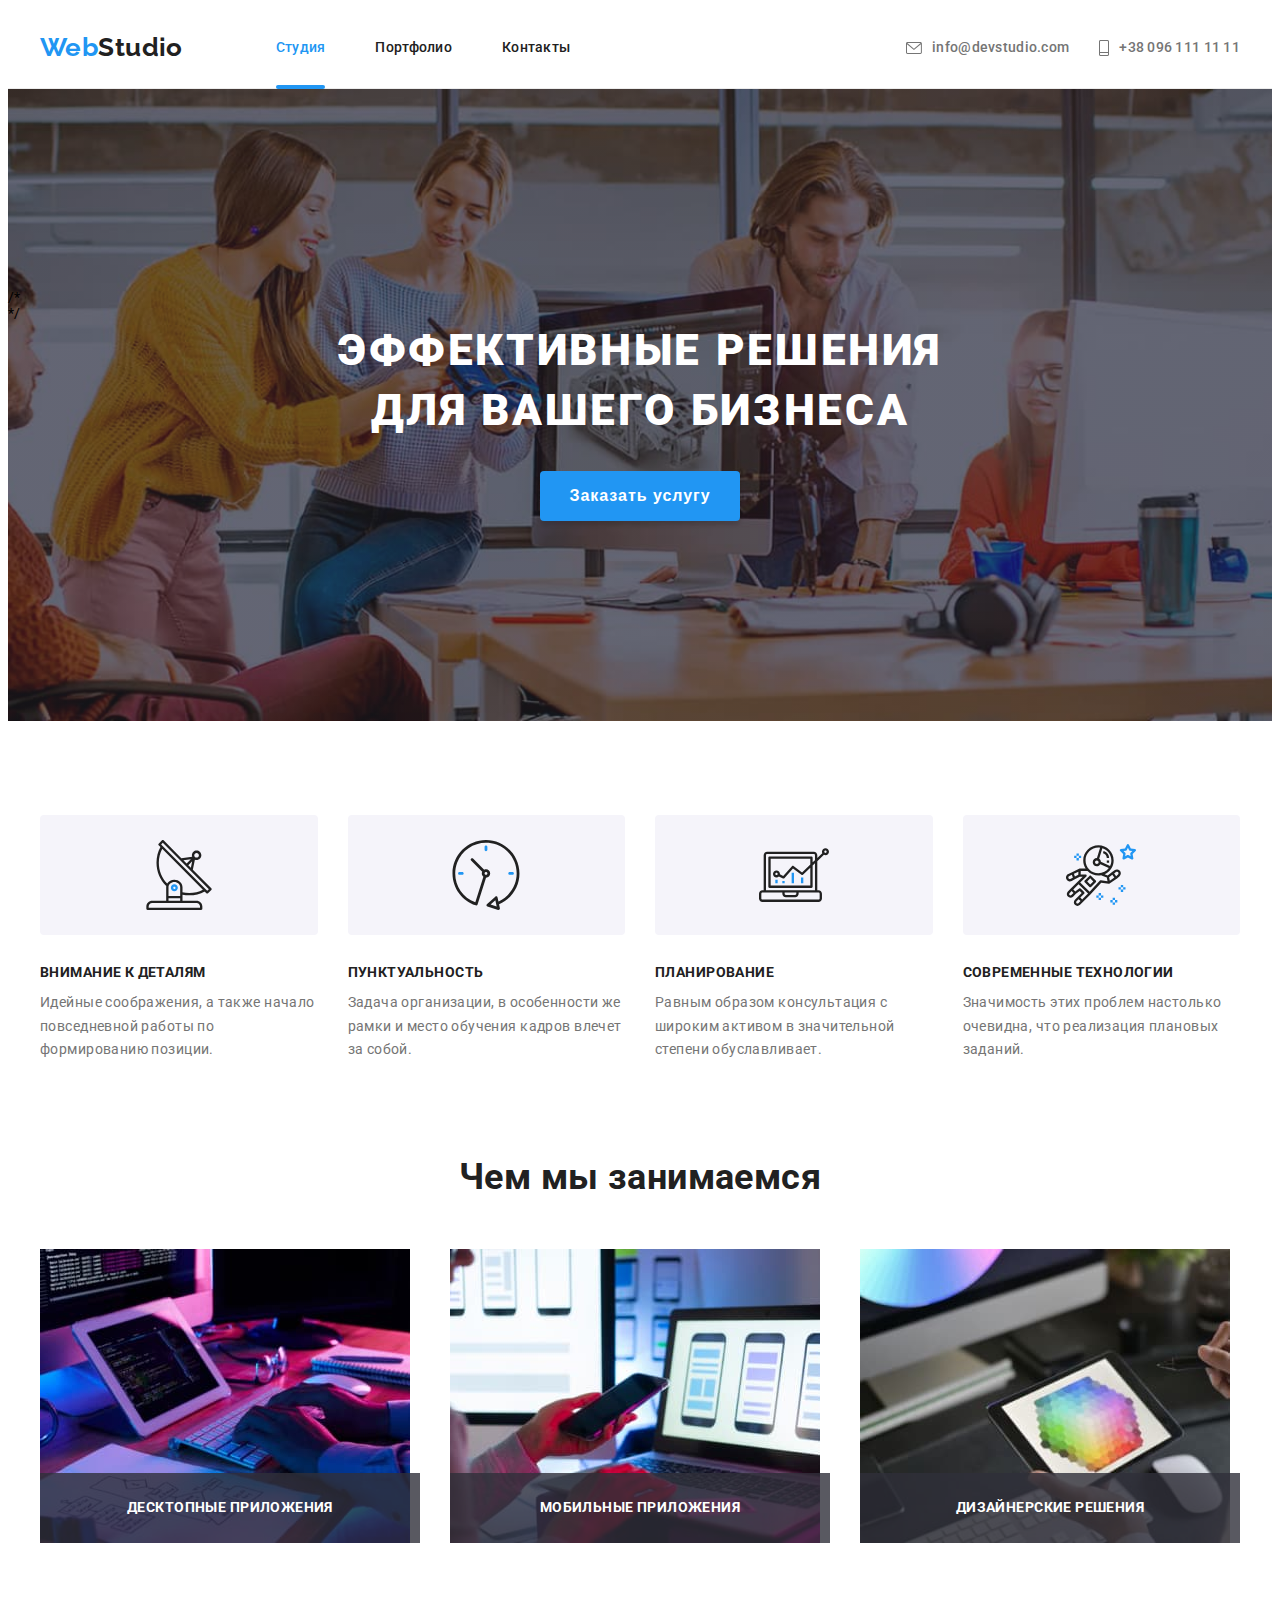
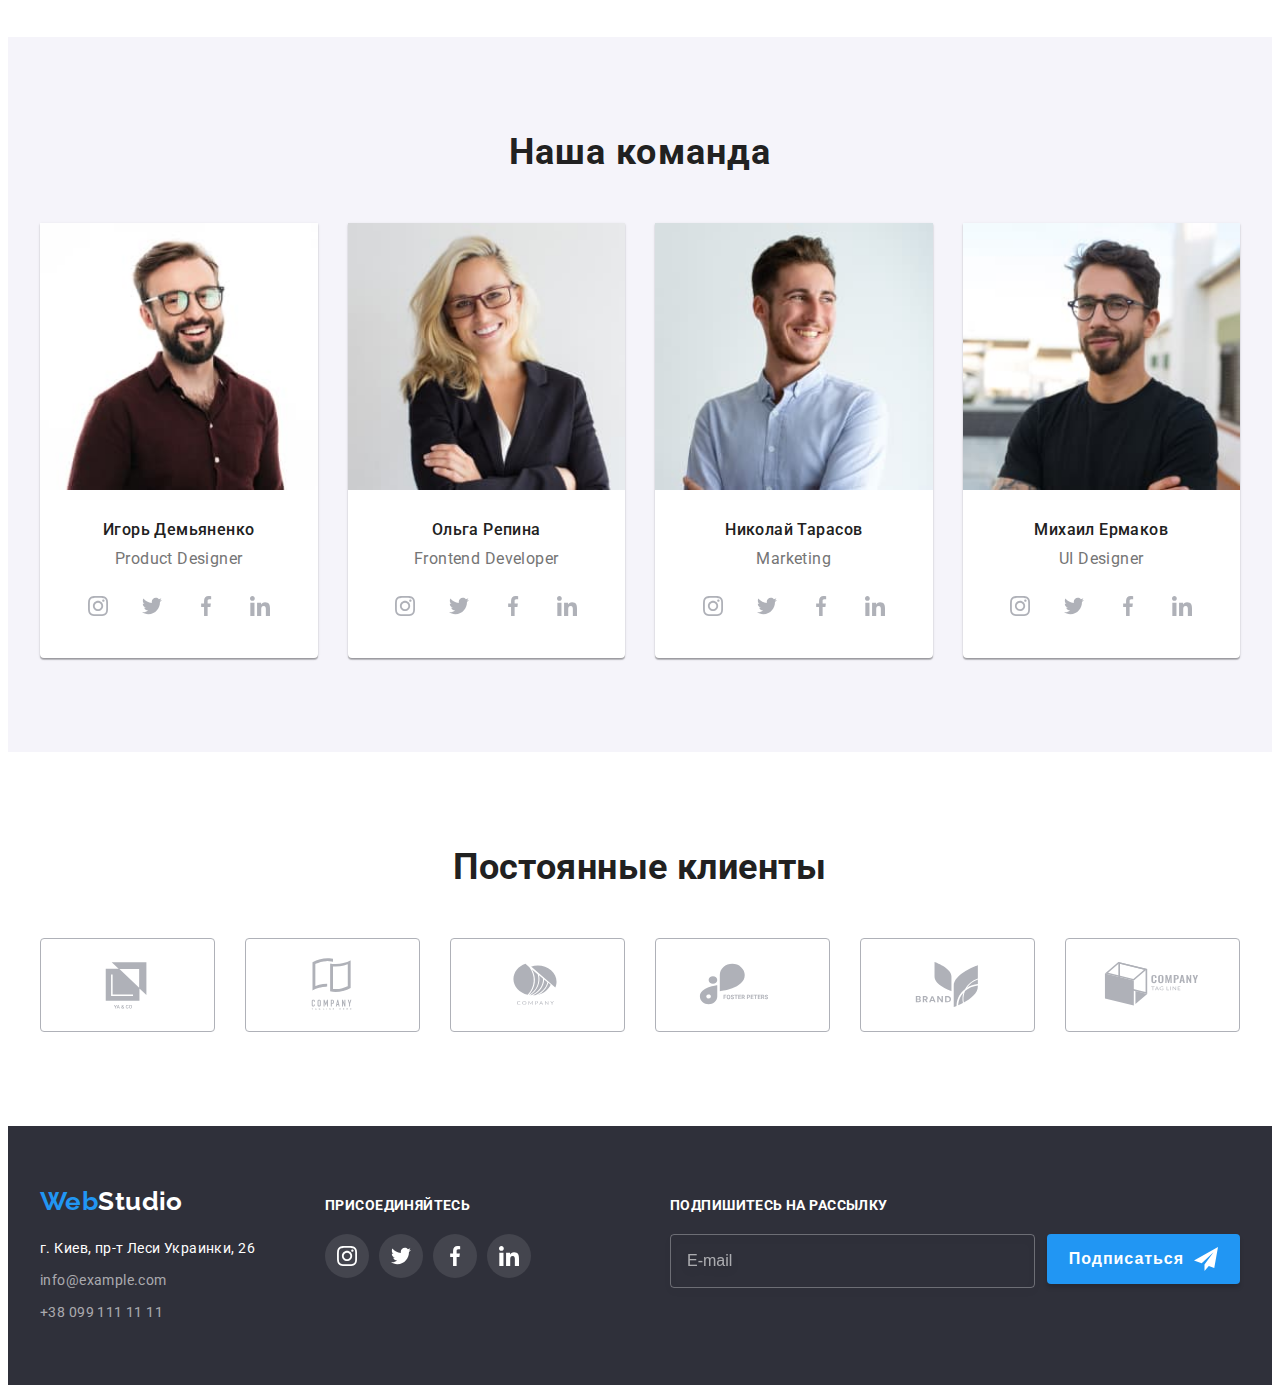
==== commit c26a4e6b: "ich bin fast kaputt" ====
--- a/index.html
+++ b/index.html
@@ -667,91 +667,83 @@
 
     <footer class="footer-page">
       <div class="container footer-page__blocks">
-        <div class="footer-page__tab-block">
-          <div class="footer-block__address">
-            <a class="link logo footer-address-block__logo" href="./index.html"
-              >Web<span class="logo--footer-accent">Studio</span></a
-            >
-            <address>
-              <ul class="footer-contacts list">
-                <li class="footer-contacts__item">
-                  <a
-                    class="footer-contacts__adress link"
-                    href=" https://goo.gl/maps/PGf1aji3u7h2vcn76"
-                    target="_blank"
-                    rel="noopener noreferrer"
-                    >г. Киев, пр-т Леси Украинки, 26</a
-                  >
-                </li>
-                <li class="footer-contacts__item">
-                  <a
-                    class="footer-contacts__email link"
-                    href="mailto:info@example.com"
-                    >info@example.com</a
-                  >
-                </li>
-
-                <li class="footer-contacts__item">
-                  <a class="footer-contacts__tel link" href="tel:+380991111111"
-                    >+38 099 111 11 11</a
-                  >
-                </li>
-              </ul>
-            </address>
-          </div>
-
-          <form class="footer-block__social">
-            <p class="footer-block__title">Присоединяйтесь</p>
-            <ul class="soc-list list">
-              <li class="soc-list__item">
-                <a href="" class="soc-list__link link">
-                  <svg
-                    class="soc-list__icon icon-instagram"
-                    width="20"
-                    height="20"
-                  >
-                    <use href="./images/icons.svg#icon-instagram"></use>
-                  </svg>
-                </a>
-              </li>
-              <li class="soc-list__item">
-                <a href="" class="soc-list__link link">
-                  <svg
-                    class="soc-list__icon icon-twitter"
-                    width="20"
-                    height="20"
-                  >
-                    <use href="./images/icons.svg#icon-twitter"></use>
-                  </svg>
-                </a>
-              </li>
-
-              <li class="soc-list__item">
-                <a href="" class="soc-list__link link">
-                  <svg
-                    class="soc-list__icon icon-facebook"
-                    width="20"
-                    height="20"
-                  >
-                    <use href="./images/icons.svg#icon-facebook"></use>
-                  </svg>
-                </a>
-              </li>
-              <li class="soc-list__item">
-                <a href="" class="soc-list__link link">
-                  <svg
-                    class="soc-list__icon icon-linkedin"
-                    width="20"
-                    height="20"
-                  >
-                    <use href="./images/icons.svg#icon-linkedin"></use>
-                  </svg>
-                </a>
+        <div class="footer-block__address">
+          <a class="link logo footer-address-block__logo" href="./index.html"
+            >Web<span class="logo--footer-accent">Studio</span></a
+          >
+          <address>
+            <ul class="footer-contacts list">
+              <li class="footer-contacts__item">
+                <a
+                  class="footer-contacts__adress link"
+                  href=" https://goo.gl/maps/PGf1aji3u7h2vcn76"
+                  target="_blank"
+                  rel="noopener noreferrer"
+                  >г. Киев, пр-т Леси Украинки, 26</a
+                >
+              </li>
+              <li class="footer-contacts__item">
+                <a
+                  class="footer-contacts__email link"
+                  href="mailto:info@example.com"
+                  >info@example.com</a
+                >
+              </li>
+
+              <li class="footer-contacts__item">
+                <a class="footer-contacts__tel link" href="tel:+380991111111"
+                  >+38 099 111 11 11</a
+                >
               </li>
             </ul>
-          </form>
+          </address>
         </div>
-
+        <form class="footer-block__social">
+          <p class="footer-block__title">Присоединяйтесь</p>
+          <ul class="soc-list list">
+            <li class="soc-list__item">
+              <a href="" class="soc-list__link link">
+                <svg
+                  class="soc-list__icon icon-instagram"
+                  width="20"
+                  height="20"
+                >
+                  <use href="./images/icons.svg#icon-instagram"></use>
+                </svg>
+              </a>
+            </li>
+            <li class="soc-list__item">
+              <a href="" class="soc-list__link link">
+                <svg class="soc-list__icon icon-twitter" width="20" height="20">
+                  <use href="./images/icons.svg#icon-twitter"></use>
+                </svg>
+              </a>
+            </li>
+
+            <li class="soc-list__item">
+              <a href="" class="soc-list__link link">
+                <svg
+                  class="soc-list__icon icon-facebook"
+                  width="20"
+                  height="20"
+                >
+                  <use href="./images/icons.svg#icon-facebook"></use>
+                </svg>
+              </a>
+            </li>
+            <li class="soc-list__item">
+              <a href="" class="soc-list__link link">
+                <svg
+                  class="soc-list__icon icon-linkedin"
+                  width="20"
+                  height="20"
+                >
+                  <use href="./images/icons.svg#icon-linkedin"></use>
+                </svg>
+              </a>
+            </li>
+          </ul>
+        </form>
         <div class="footer-block__mailing">
           <p class="footer-mailing__text">Подпишитесь на рассылку</p>
           <div class="footer-mailing__field">
--- a/css/main.min.css
+++ b/css/main.min.css
@@ -1 +1 @@
-p,h1,h2,h3,h4,h5,h6{margin:0}ul{margin:0;padding-left:0}button{cursor:pointer}.link{text-decoration:none}.list{list-style:none}img{display:block;max-width:100%;height:auto}:root{--accent-color: rgba(33, 150, 243, 1);--hero-footer-color: rgba(47, 48, 58, 1);--title-color: rgba(33, 33, 33, 1);--sec-title-color: rgba(33, 33, 33, 1);--paragraph-text: rgba(117, 117, 117, 1);--btn-hover-background: rgba(24, 140, 232, 1);--btn-text: rgba(255, 255, 255, 1);--btn-background: rgba(33, 150, 243, 1)}.visually-hidden{position:absolute;white-space:nowrap;width:1px;height:1px;overflow:hidden;border:0;padding:0;clip:rect(0 0 0 0);clip-path:inset(50%);margin:-1px}body{background-color:#fff;letter-spacing:.03em;font-size:14px;font-family:"Roboto","Verdana","Tahoma",sans-serif}body.no-scroll{overflow:hidden}body.modal-open{overflow:hidden}.container{padding-left:15px;padding-right:15px;margin:0 auto}@media screen and (min-width: 480px){.container{max-width:480px}}@media screen and (min-width: 768px){.container{max-width:768px}}@media screen and (min-width: 1200px){.container{max-width:1200px}}.section{padding:60px 0}@media screen and (min-width: 1200px){.section{padding:94px 0}}.logo{font-family:"Raleway","Verdana","Tahoma",sans-serif;color:var(--accent-color);font-weight:700;font-size:24px;line-height:1.17}.logo--header-accent{color:#212121}.logo--footer-accent{color:#fff}@media screen and (min-width: 1200px){.logo{font-size:26px;line-height:1.19}}.btn{display:flex;align-items:center;justify-content:center;width:200px;height:50px;color:var(--btn-text);background-color:var(--btn-background);font-weight:700;font-size:16px;line-height:1.88;letter-spacing:.06em;box-shadow:0px 4px 4px rgba(0,0,0,.15);border-radius:4px;border:1px solid rgba(0,0,0,0)}.link-current{position:relative}.link-current::after{content:"";position:absolute;bottom:-1px;left:0;width:100%;height:4px;border-radius:2px;background-color:var(--accent-color)}.soc-list{display:flex}.soc-list__item{margin-right:10px;width:44px;height:44px}.soc-list__item:last-child{margin-right:0}.soc-list__link{display:flex;width:100%;height:100%;align-items:center;justify-content:center;border-radius:50%;color:var(--btn-text);background-color:rgba(255,255,255,.1);transition-property:background-color;transition-duration:250ms;transition-timing-function:cubic-bezier(0.4, 0, 0.2, 1)}.soc-list__link:hover,.soc-list__link:focus{background-color:var(--accent-color)}.soc-list__icon{fill:currentColor}.soc-list__link--team{background-color:#fff;color:#afb1b8;transition-property:color,background-color;transition-duration:250ms;transition-timing-function:cubic-bezier(0.4, 0, 0.2, 1)}.soc-list__link--team:hover,.soc-list__link--team:focus{color:#fff}.backdrop{position:fixed;padding:40px;top:0;left:0;width:100%;height:100%;background-color:rgba(0,0,0,.2);transition:opacity 250ms linear,visibility 500ms linear;overflow-y:scroll}@media screen and (min-width: 768px){.backdrop{padding:93px 15px}}@media screen and (min-width: 768px){.backdrop{padding:208px 159px}}.page-header{width:100%;border-bottom:1px solid #ececec}.page-header .container{display:flex;align-items:center}.page-header .header__logo{margin-right:0;padding:16px 0 16px}@media screen and (min-width: 768px){.page-header .header__logo{margin-right:88px;padding:26px 0 26px}}@media screen and (min-width: 1200px){.page-header .header__logo{margin-right:93px;padding:24px 0 25px}}.header-nav{display:flex;align-items:center}.header-nav .link{display:block}.header-nav__item:not(:last-child){margin-right:50px}.header-nav__list{display:none}@media screen and (min-width: 768px){.header-nav__list{display:flex;align-items:center;color:#212121;font-weight:500;line-height:1.14;letter-spacing:.02em}}.header-nav__item .link{display:block;padding-top:32px;padding-bottom:32px;color:#212121}.header-nav__list .link-current{color:var(--accent-color)}.header-nav__list .link{transition-property:color;transition-duration:250ms;transition-timing-function:cubic-bezier(0.4, 0, 0.2, 1)}.header-nav__list .link:focus,.header-nav__list .link:hover{color:var(--accent-color)}.header-nav__list .link-current{color:var(--accent-color)}.header-nav__list .link{transition-property:color;transition-duration:250ms;transition-timing-function:cubic-bezier(0.4, 0, 0.2, 1)}.header-nav__list .link:focus,.header-nav__list .link:hover{color:var(--accent-color)}.header-contacts{display:none}@media screen and (min-width: 768px){.header-contacts{display:flex;flex-direction:column;margin-left:auto}}@media screen and (min-width: 768px)and (min-width: 1200px){.header-contacts{align-items:center;flex-direction:row}}.header-contacts__icon{margin-right:8px;fill:currentColor}@media screen and (min-width: 1200px){.header-contacts__icon{margin-right:10px}}.header-contacts__item:not(:last-child){margin-bottom:10px}@media screen and (min-width: 1200px){.header-contacts__item:not(:last-child){margin-right:30px;margin-bottom:0}}.header-contacts .link{display:flex;align-items:center;color:#757575;font-weight:500;font-size:12px;line-height:1.17;letter-spacing:.02em;transition-property:color;transition-duration:250ms;transition-timing-function:cubic-bezier(0.4, 0, 0.2, 1)}.header-contacts .link:visited{color:#757575}.header-contacts .link:focus,.header-contacts .link:hover{color:var(--accent-color)}@media screen and (min-width: 1200px){.header-contacts .link{padding-top:32px;padding-bottom:32px;align-items:center;line-height:1.14;font-size:14px}}.menu_open_btn{display:block;margin-left:auto;padding:0;border:none;background-color:rgba(0,0,0,0);transition-property:fill;transition-duration:250ms;transition-timing-function:cubic-bezier(0.4, 0, 0.2, 1)}.menu_open_btn:focus,.menu_open_btn:hover{fill:var(--accent-color)}@media screen and (min-width: 768px){.menu_open_btn{display:none}}.menu_close_btn{display:block;margin-left:auto;padding:0;border:none;background-color:rgba(0,0,0,0);transition-property:fill;transition-duration:250ms;transition-timing-function:cubic-bezier(0.4, 0, 0.2, 1)}.menu_close_btn:focus,.menu_close_btn:hover{fill:var(--accent-color)}.mobile-menu{display:flex;flex-direction:column;outline:1px solid green;position:fixed;background-color:#fff;top:0;left:0;width:100vw;height:100vh;z-index:2;padding:10px 15px 48px 40px;box-shadow:0px 4px 8px rgba(0,0,0,.04),0px 2px 4px rgba(0,0,0,.08),0px 1px 3px rgba(0,0,0,.16)}@media screen and (max-height: 560px){.mobile-menu{overflow-y:scroll}}@media screen and (max-height: 560px){.mobile-menu{padding:10px 15px 65px 40px}}.mobile-menu-wrap{display:flex;flex-direction:column;overflow:auto;height:100%}.mobile-nav__item{font-weight:500;font-size:40px;line-height:1.76;letter-spacing:.02em}.mobile-nav__list .link{color:#212121}.mobile-nav__list .current{color:var(--accent-color)}.menu_close_btn:hover+.mobile-nav>.mobile-nav__list .current,.menu_close_btn:focus+.mobile-nav>.mobile-nav__list .current{color:#212121}.mobile-nav__item:not(:last-child){margin-bottom:32px}.mobile-contacts{margin-bottom:64px}.mobile-contacts__item:not(:last-child){margin-bottom:32px}.mobile-contacts__tel{font-weight:500;font-size:40px;line-height:1.76;letter-spacing:.02em;color:var(--accent-color)}@media screen and (max-width: 410px){.mobile-contacts__tel{font-size:26px;line-height:1.17;letter-spacing:.02em}}.mobile-contacts__email{font-weight:500;font-size:24px;line-height:1.17;letter-spacing:.02em;color:#757575}.mob-menu--bottom{margin-top:auto}.mobile-soc-list{display:flex}@media screen and (max-width: 415px){.mobile-soc-list{display:flex;flex-wrap:wrap}}.mobile-soc-list .link{font-weight:500;font-size:18px;line-height:1.22;letter-spacing:.02em;color:var(--accent-color)}.mobile-soc-list__item:not(:last-child){margin-right:10px;padding-right:10px;border-right:1px solid rgba(33,33,33,.2)}.hero{margin:0 auto;padding:118px 0;background-size:cover;background-color:#c4c4c4;background-image:linear-gradient(rgba(47, 48, 58, 0.4), rgba(47, 48, 58, 0.4)),url(../images/hero_mob.jpg);background-repeat:no-repeat;background-position:center}@media(min-device-pixel-ratio: 2),(-webkit-min-device-pixel-ratio: 2),(-o-min-device-pixel-ratio: 2/1),(min-resolution: 192dpi),(min-resolution: 2dppx){.hero{background-image:linear-gradient(rgba(47, 48, 58, 0.4), rgba(47, 48, 58, 0.4)),url("../images/hero_mob@2x.jpg")}}@media screen and (min-width: 768px){.hero{background-image:linear-gradient(rgba(47, 48, 58, 0.4), rgba(47, 48, 58, 0.4)),url(../images/hero_tabl.jpg);background-repeat:no-repeat}}@media screen and (min-width: 768px)and (min-device-pixel-ratio: 2),screen and (min-width: 768px)and (-webkit-min-device-pixel-ratio: 2),screen and (min-width: 768px)and (-o-min-device-pixel-ratio: 2/1),screen and (min-width: 768px)and (min-resolution: 192dpi),screen and (min-width: 768px)and (min-resolution: 2dppx){.hero{background-image:linear-gradient(rgba(47, 48, 58, 0.4), rgba(47, 48, 58, 0.4)),url("../images/hero_tabl@2x.jpg")}}@media screen and (min-width: 1200px){.hero{padding:200px 0;max-width:1600px;max-height:600px;background-image:linear-gradient(rgba(47, 48, 58, 0.4), rgba(47, 48, 58, 0.4)),url(../images/hero_desktop.jpg);background-repeat:no-repeat}}@media screen and (min-width: 1200px)and (min-device-pixel-ratio: 2),screen and (min-width: 1200px)and (-webkit-min-device-pixel-ratio: 2),screen and (min-width: 1200px)and (-o-min-device-pixel-ratio: 2/1),screen and (min-width: 1200px)and (min-resolution: 192dpi),screen and (min-width: 1200px)and (min-resolution: 2dppx){.hero{background-image:linear-gradient(rgba(47, 48, 58, 0.4), rgba(47, 48, 58, 0.4)),url("../images/hero_desktop@2x.jpg")}}.hero__title{max-width:360px;font-weight:900;font-size:26px;line-height:1.62;text-align:center;letter-spacing:.06em;text-transform:uppercase;margin:0 auto 30px;color:#fff}@media screen and (min-width: 1200px){.hero__title{max-width:696px;font-size:44px;line-height:1.36}}.hero__btn{transition-property:background-color;transition-duration:250ms;transition-timing-function:cubic-bezier(0.4, 0, 0.2, 1);margin:0 auto}.hero__btn:hover,.hero__btn:focus{background-color:var(--btn-hover-background)}.qualities-list{gap:30px;width:100%;display:flex;flex-wrap:wrap}.qualities-list__icon{display:flex;width:100%;height:120px;margin-bottom:30px;background-color:#f5f4fa;border-radius:4px;justify-content:center;align-items:center}.qualities-list__title{margin-bottom:10px;color:var(--sec-title-color);font-size:14px;line-height:1.14;text-align:center;text-transform:uppercase}.qualities-list__text{color:var(--paragraph-text);line-height:1.71}@media screen and (min-width: 768px){.qualities-list__item{flex-basis:calc((100% - 30px)/2)}.qualities-list__title{text-align:start}}@media screen and (min-width: 1200px){.qualities-list__item{flex-basis:calc((100% - 90px)/4)}}@media screen and (max-width: 1199px){.dealing{display:none}}@media screen and (min-width: 1200px){.dealing{padding-top:0}.dealing__title{margin-bottom:50px;font-size:36px;line-height:1.17;text-align:center;color:var(--title-color)}}.dealing .dealing-list{display:flex;margin:-15px}.dealing .dealing-list__item{flex-basis:calc((100% - 90px)/3);margin:15px;position:relative}.dealing .dealing-list__overlay{position:absolute;display:flex;bottom:0;width:100%;height:70px;align-items:center;justify-content:center;background-color:rgba(47,48,58,.8)}.dealing .dealing-list__text{font-weight:700;line-height:1.14;text-transform:uppercase;color:#fff}.team{background-color:#f5f4fa}.team__title{color:var(--sec-title-color);font-size:28px;line-height:1.18;text-align:center;letter-spacing:.03em;margin-bottom:30px}@media screen and (min-width: 1200px){.team__title{font-size:36px;line-height:1.17;text-align:center;margin-bottom:50px}}.team-list{gap:30px;width:100%;display:flex;flex-wrap:wrap}.team-list__item{background-color:#fff;padding-bottom:24px;box-shadow:0px 1px 3px rgba(0,0,0,.12),0px 1px 1px rgba(0,0,0,.14),0px 2px 1px rgba(0,0,0,.2);border-radius:0px 0px 4px 4px}.team-list__img{margin-bottom:30px}.team-list__title{color:var(--sec-title-color);font-weight:500;font-size:16px;line-height:1.19;text-align:center;margin-bottom:10px}.team-list__text{color:var(--paragraph-text);font-size:16px;line-height:1.19;margin-bottom:16px;text-align:center}@media screen and (min-width: 768px){.team-list__item{flex-basis:calc((100% - 30px)/2)}}@media screen and (min-width: 1200px){.team-list__item{flex-wrap:nowrap;flex-basis:calc((100% - 90px)/4);padding-bottom:30px}}.team__soc-block .soc-list{justify-content:center}.clients{background-color:#fff}.clients-title{margin-bottom:30px;font-size:28px;line-height:1.18;text-align:center;color:var(--title-color)}@media screen and (min-width: 1200px){.clients-title{margin-bottom:50px;font-size:36px;line-height:1.17}}.clients-list{gap:30px;width:100%;display:flex;flex-wrap:wrap}.clients-list__item{display:flex;flex-basis:calc((100% - 30px)/2);background-color:#fff}@media screen and (min-width: 768px){.clients-list__item{flex-basis:calc((100% - 60px)/3)}}@media screen and (min-width: 1200px){.clients-list__item{flex-basis:calc((100% - 150px)/6)}}.clients-list__icon{fill:currentColor;border-color:currentColor}.clients-list__link{transition-property:color,border-color;transition-duration:250ms;transition-timing-function:cubic-bezier(0.4, 0, 0.2, 1);display:flex;height:92px;color:#afb1b8;width:100%;justify-content:center;align-items:center;border-radius:4px;border:1px solid #afb1b8;outline:rgba(0,0,0,0)}.clients-list__link:hover,.clients-list__link:focus{color:var(--accent-color);border-color:var(--accent-color)}.footer-page{background-color:var(--hero-footer-color);margin:0 auto;padding:60px 0}.footer-page__blocks{display:flex;flex-direction:column;align-items:center}@media screen and (min-width: 1200px){.footer-page__blocks{flex-direction:row;align-items:baseline}}@media screen and (min-width: 768px){.footer-page__tab-block{display:flex;margin-bottom:60px;align-items:baseline}}@media screen and (min-width: 1200px){.footer-page__tab-block{margin-right:auto;margin-bottom:auto}}@media screen and (min-width: 1200px){.footer-ad-wrap{display:flex;align-items:baseline}}.footer-address-block__logo{margin-bottom:20px}.footer-block__address{margin-bottom:60px;display:flex;flex-direction:column;align-items:center}@media screen and (min-width: 768px){.footer-block__address{margin-bottom:0;margin-right:165px}}@media screen and (min-width: 1200px){.footer-block__address{margin-right:70px;align-items:flex-start}}.footer-contacts{display:flex;flex-direction:column;align-items:center}@media screen and (min-width: 1200px){.footer-contacts{align-items:flex-start}}.footer-contacts__item:not(:last-child){margin-bottom:8px}.footer-contacts__adress{color:#fff;font-style:normal;line-height:1.71;transition-property:color;transition-duration:250ms;transition-timing-function:cubic-bezier(0.4, 0, 0.2, 1)}.footer-contacts__adress:hover,.footer-contacts__adress:focus{color:var(--accent-color)}.footer-contacts__email,.footer-contacts__tel{color:rgba(255,255,255,.6);font-style:normal;line-height:1.71;transition-property:color;transition-duration:250ms;transition-timing-function:cubic-bezier(0.4, 0, 0.2, 1)}.footer-contacts__email:hover,.footer-contacts__email:focus,.footer-contacts__tel:hover,.footer-contacts__tel:focus{color:var(--accent-color)}.footer-block__social{margin-bottom:60px}@media screen and (min-width: 768px){.footer-block__social{margin-bottom:0}}@media screen and (min-width: 1200px){.footer-mailing__field{display:flex}}.footer-block__title{text-align:center;margin-bottom:20px;color:#fff;font-weight:700;line-height:1.14;text-transform:uppercase}@media screen and (min-width: 1200px){.footer-block__title{text-align:start}}.footer-block__mailing{width:100%}@media screen and (min-width: 768px){.footer-block__mailing{max-width:450px}}@media screen and (min-width: 1200px){.footer-block__mailing{max-width:570px}}.footer-mailing__text{text-align:center;margin-bottom:20px;font-weight:700;line-height:1.14;text-transform:uppercase;color:var(--btn-text)}@media screen and (min-width: 1200px){.footer-mailing__text{text-align:start}}.footer-mailing__imput{padding-left:16px;margin-bottom:20px;width:100%;height:50px;line-height:1.25;font-size:16px;border:1px solid rgba(255,255,255,.3);filter:drop-shadow(0px 4px 4px rgba(0, 0, 0, 0.15));border-radius:4px;background-color:rgba(0,0,0,0);color:rgba(255,255,255,.6);outline:rgba(0,0,0,0);transition-property:border-color;transition-duration:250ms;transition-timing-function:cubic-bezier(0.4, 0, 0.2, 1)}.footer-mailing__imput:focus{color:#fff;border-color:#fff}.footer-mailing__imput::placeholder{font-size:16px;line-height:1.25;color:rgba(255,255,255,.6)}@media screen and (min-width: 1200px){.footer-mailing__imput{width:358px;margin-bottom:0;margin-right:12px}}.footer-mailing__btn{margin:0 auto;outline:1px solid rgba(0,0,0,0)}.footer-mailing__icon{margin-left:10px}.examples-filter{display:flex;flex-wrap:wrap;row-gap:15px;column-gap:8px;margin-bottom:40px}@media screen and (min-width: 768px){.examples-filter{margin-bottom:30px;justify-content:center}}@media screen and (min-width: 1200px){.examples-filter{margin-bottom:50px}}.examples-filter__btn{display:inline-block;padding:6px 22px;height:38px;color:#212121;background-color:#f5f4fa;border-radius:4px;border:1px solid rgba(0,0,0,0);font-weight:500;font-size:16px;line-height:1.62;text-align:center;transition-property:color,background-color,box-shadow;transition-duration:250ms;transition-timing-function:cubic-bezier(0.4, 0, 0.2, 1)}.examples-filter__btn:hover,.examples-filter__btn:focus{color:var(--btn-text);background-color:var(--btn-background);box-shadow:0 2px 2px 0 rgba(0,0,0,.12),0 1px 2px 0 rgba(0,0,0,.08),0 3px 1px 0 rgba(0,0,0,.1)}.examples-filter--first-btn{color:var(--btn-text);background-color:var(--btn-background);box-shadow:0px 3px 1px rgba(0,0,0,.1),0px 1px 2px rgba(0,0,0,.08),0px 2px 2px rgba(0,0,0,.12);border-radius:4px}.examples-list{display:flex;flex-wrap:wrap;gap:30px;width:100%}@media screen and (min-width: 768px){.examples-list__item{flex-basis:calc((100% - 30px)/2)}}@media screen and (min-width: 1200px){.examples-list__item{flex-basis:calc((100% - 60px)/3)}}.examples-list__link{display:block;width:100%;height:100%;border:1px solid #eee;transition-property:box-shadow;transition-duration:250ms;transition-timing-function:cubic-bezier(0.4, 0, 0.2, 1)}.examples-list__link:hover,.examples-list__link:focus{box-shadow:0px 1px 1px rgba(0,0,0,.12),0px 4px 4px rgba(0,0,0,.06),1px 4px 6px rgba(0,0,0,.16)}.examples-list__wrap{overflow:hidden;position:relative}.examples-list__overlay{position:absolute;top:0;height:100%;display:flex;padding:0 24px;align-items:center;background-color:rgba(33,150,243,.9);transform:translateY(101%);transition-property:transform;transition-duration:250ms;transition-timing-function:cubic-bezier(0.4, 0, 0.2, 1)}@media screen and (max-width: 360px){.examples-list__overlay{align-items:flex-start;overflow-y:scroll}}.examples-list__link:hover .examples-list__overlay,.examples-list__link:focus .examples-list__overlay{transform:translateY(0)}.examples-list__wrap-text{font-size:18px;line-height:1.56;color:#fff;letter-spacing:.03em}.examples-list__content{padding:20px 24px}.examples-list__title{margin-bottom:4px;color:var(--sec-title-color);font-size:18px;line-height:2;letter-spacing:.06em}.examples-list__text{color:var(--paragraph-text);font-size:16px;line-height:1.88}.modal{position:relative;padding:40px;background-color:#fff;margin:0 auto}@media screen and (max-width: 480px){.modal{max-width:480px}}@media screen and (min-width: 480px){.modal{position:absolute;width:480px;top:50%;left:50%;transform:translate(-50%, -50%)}}@media screen and (min-width: 768px){.modal{width:450px;height:609px;position:absolute;top:50%;left:50%;transform:translate(-50%, -50%);box-shadow:0px 1px 3px rgba(0,0,0,.12),0px 1px 1px rgba(0,0,0,.14),0px 2px 1px rgba(0,0,0,.2);border-radius:4px;transition:transform 300ms linear}}@media screen and (min-width: 1200px){.modal{position:absolute;width:528px;height:581px;top:50%;left:50%;transform:translate(-50%, -50%) scale(1) rotate(0);box-shadow:0px 1px 3px rgba(0,0,0,.12),0px 1px 1px rgba(0,0,0,.14),0px 2px 1px rgba(0,0,0,.2);border-radius:4px;transition:transform 300ms linear}.backdrop.is-hidden .modal{transform:translate(-50%, -100%) scale(0) rotate(180deg)}}.modal__close-btn{position:absolute;display:flex;width:30px;height:30px;top:8px;right:8px;align-items:center;justify-content:center;border:1px solid rgba(0,0,0,.1);border-radius:50%;background-color:rgba(0,0,0,0);transition-property:fill;transition-duration:250ms;transition-timing-function:cubic-bezier(0.4, 0, 0.2, 1)}.modal__close-btn:focus,.modal__close-btn:hover{fill:var(--accent-color)}.is-hidden{opacity:0;visibility:hidden;pointer-events:none}.modal-form{display:flex;flex-direction:column}.modal-form__title{margin-bottom:12px;font-weight:700;font-size:20px;line-height:1.5;text-align:center;color:var(--title-color)}@media screen and (max-width: 480px){.modal-form__title{font-weight:700;font-size:16px;line-height:1.5}}@media screen and (min-width: 1200px){.modal-form__title{line-height:1.15}}.modal-form__input{padding-left:42px;width:100%;height:40px;border:1px solid rgba(33,33,33,.2);border-radius:4px;transition-property:border-color;transition-duration:250ms;transition-timing-function:cubic-bezier(0.4, 0, 0.2, 1)}.modal-form__input:focus{border-color:var(--accent-color);outline:rgba(0,0,0,0)}.modal-form__label{margin-bottom:4px;font-weight:400;font-size:12px;line-height:1.17;letter-spacing:.01em;color:#757575}.modal-form__input-wrap{position:relative;margin-bottom:10px}.modal-form__icon{position:absolute;left:12px;top:50%;transform:translateY(-50%);transition-property:fill;transition-duration:250ms;transition-timing-function:cubic-bezier(0.4, 0, 0.2, 1)}.modal-form__input:focus+.modal-form__icon{fill:var(--accent-color)}.modal-form__comment-area{padding:12px 16px;margin-bottom:20px;width:100%;height:120px;border:1px solid rgba(33,33,33,.2);border-radius:4px;resize:none;transition-property:border-color;transition-duration:250ms;transition-timing-function:cubic-bezier(0.4, 0, 0.2, 1)}.modal-form__comment-area::placeholder{font-size:14px;line-height:1.14;letter-spacing:.01em;color:rgba(117,117,117,.5)}@media screen and (min-width: 1200px){.modal-form__comment-area::placeholder{font-size:12px;line-height:1.17}}.modal-form__comment-area:focus{border-color:var(--accent-color);outline:rgba(0,0,0,0)}.checkbox__field{margin-bottom:31px;text-align:center}@media screen and (min-width: 768px){.checkbox__field{margin-bottom:30px}}.checkbox__link{color:var(--accent-color)}.checkbox__text{display:flex;justify-content:center;align-items:center;line-height:1.17;font-size:12px;color:#757575}@media screen and (max-width: 480px){.checkbox__text{flex-wrap:wrap}}@media screen and (min-width: 1200px){.checkbox__text{line-height:1.71;font-size:14px}}.checkbox__input{display:flex;align-items:center;justify-content:center;margin-right:8px;width:16px;height:15px;border-radius:2px;border:2px solid #212121;transition-property:border-color;transition-duration:250ms;transition-timing-function:cubic-bezier(0.4, 0, 0.2, 1)}.checkbox__check:focus+.checkbox__text>.checkbox__input{border-color:var(--accent-color)}.checkbox__check:checked+.checkbox__text .checkbox__input{background-color:var(--accent-color);border:none}.checkbox__icon{fill:rgba(0,0,0,0)}.checkbox__check:checked+.checkbox__text .checkbox__icon{fill:var(--btn-text)}.modal__submit-btn{transition-property:background-color;transition-duration:250ms;transition-timing-function:cubic-bezier(0.4, 0, 0.2, 1);margin:0 auto}.modal__submit-btn:focus,.modal__submit-btn:hover{background-color:var(--btn-hover-background);outline:rgba(0,0,0,0)}@media screen and (max-width: 480px){.modal__submit-btn{width:150px}}/*# sourceMappingURL=main.min.css.map */+p,h1,h2,h3,h4,h5,h6{margin:0}ul{margin:0;padding-left:0}button{cursor:pointer}.link{text-decoration:none}.list{list-style:none}img{display:block;max-width:100%;height:auto}:root{--accent-color: rgba(33, 150, 243, 1);--hero-footer-color: rgba(47, 48, 58, 1);--title-color: rgba(33, 33, 33, 1);--sec-title-color: rgba(33, 33, 33, 1);--paragraph-text: rgba(117, 117, 117, 1);--btn-hover-background: rgba(24, 140, 232, 1);--btn-text: rgba(255, 255, 255, 1);--btn-background: rgba(33, 150, 243, 1)}.visually-hidden{position:absolute;white-space:nowrap;width:1px;height:1px;overflow:hidden;border:0;padding:0;clip:rect(0 0 0 0);clip-path:inset(50%);margin:-1px}body{background-color:#fff;letter-spacing:.03em;font-size:14px;font-family:"Roboto","Verdana","Tahoma",sans-serif}body.no-scroll{overflow:hidden}body.modal-open{overflow:hidden}.container{padding-left:15px;padding-right:15px;margin:0 auto}@media screen and (min-width: 480px){.container{max-width:480px}}@media screen and (min-width: 768px){.container{max-width:768px}}@media screen and (min-width: 1200px){.container{max-width:1200px}}.section{padding:60px 0}@media screen and (min-width: 1200px){.section{padding:94px 0}}.logo{font-family:"Raleway","Verdana","Tahoma",sans-serif;color:var(--accent-color);font-weight:700;font-size:24px;line-height:1.17}.logo--header-accent{color:#212121}.logo--footer-accent{color:#fff}@media screen and (min-width: 1200px){.logo{font-size:26px;line-height:1.19}}.btn{display:flex;align-items:center;justify-content:center;width:200px;height:50px;color:var(--btn-text);background-color:var(--btn-background);font-weight:700;font-size:16px;line-height:1.88;letter-spacing:.06em;box-shadow:0px 4px 4px rgba(0,0,0,.15);border-radius:4px;border:1px solid rgba(0,0,0,0)}.link-current{position:relative}.link-current::after{content:"";position:absolute;bottom:-1px;left:0;width:100%;height:4px;border-radius:2px;background-color:var(--accent-color)}.soc-list{display:flex}.soc-list__item{margin-right:10px;width:44px;height:44px}.soc-list__item:last-child{margin-right:0}.soc-list__link{display:flex;width:100%;height:100%;align-items:center;justify-content:center;border-radius:50%;color:var(--btn-text);background-color:rgba(255,255,255,.1);transition-property:background-color;transition-duration:250ms;transition-timing-function:cubic-bezier(0.4, 0, 0.2, 1)}.soc-list__link:hover,.soc-list__link:focus{background-color:var(--accent-color)}.soc-list__icon{fill:currentColor}.soc-list__link--team{background-color:#fff;color:#afb1b8;transition-property:color,background-color;transition-duration:250ms;transition-timing-function:cubic-bezier(0.4, 0, 0.2, 1)}.soc-list__link--team:hover,.soc-list__link--team:focus{color:#fff}.backdrop{position:fixed;padding:40px;top:0;left:0;width:100%;height:100%;background-color:rgba(0,0,0,.2);transition:opacity 250ms linear,visibility 500ms linear;overflow-y:scroll}@media screen and (min-width: 768px){.backdrop{padding:93px 15px}}@media screen and (min-width: 768px){.backdrop{padding:208px 159px}}.page-header{width:100%;border-bottom:1px solid #ececec}.page-header .container{display:flex;align-items:center}.page-header .header__logo{margin-right:0;padding:16px 0 16px}@media screen and (min-width: 768px){.page-header .header__logo{margin-right:88px;padding:26px 0 26px}}@media screen and (min-width: 1200px){.page-header .header__logo{margin-right:93px;padding:24px 0 25px}}.header-nav{display:flex;align-items:center}.header-nav .link{display:block}.header-nav__item:not(:last-child){margin-right:50px}.header-nav__list{display:none}@media screen and (min-width: 768px){.header-nav__list{display:flex;align-items:center;color:#212121;font-weight:500;line-height:1.14;letter-spacing:.02em}}.header-nav__item .link{display:block;padding-top:32px;padding-bottom:32px;color:#212121}.header-nav__list .link-current{color:var(--accent-color)}.header-nav__list .link{transition-property:color;transition-duration:250ms;transition-timing-function:cubic-bezier(0.4, 0, 0.2, 1)}.header-nav__list .link:focus,.header-nav__list .link:hover{color:var(--accent-color)}.header-nav__list .link-current{color:var(--accent-color)}.header-nav__list .link{transition-property:color;transition-duration:250ms;transition-timing-function:cubic-bezier(0.4, 0, 0.2, 1)}.header-nav__list .link:focus,.header-nav__list .link:hover{color:var(--accent-color)}.header-contacts{display:none}@media screen and (min-width: 768px){.header-contacts{display:flex;flex-direction:column;margin-left:auto}}@media screen and (min-width: 768px)and (min-width: 1200px){.header-contacts{align-items:center;flex-direction:row}}.header-contacts__icon{margin-right:8px;fill:currentColor}@media screen and (min-width: 1200px){.header-contacts__icon{margin-right:10px}}.header-contacts__item:not(:last-child){margin-bottom:10px}@media screen and (min-width: 1200px){.header-contacts__item:not(:last-child){margin-right:30px;margin-bottom:0}}.header-contacts .link{display:flex;align-items:center;color:#757575;font-weight:500;font-size:12px;line-height:1.17;letter-spacing:.02em;transition-property:color;transition-duration:250ms;transition-timing-function:cubic-bezier(0.4, 0, 0.2, 1)}.header-contacts .link:visited{color:#757575}.header-contacts .link:focus,.header-contacts .link:hover{color:var(--accent-color)}@media screen and (min-width: 1200px){.header-contacts .link{padding-top:32px;padding-bottom:32px;align-items:center;line-height:1.14;font-size:14px}}.menu_open_btn{display:block;margin-left:auto;padding:0;border:none;background-color:rgba(0,0,0,0);transition-property:fill;transition-duration:250ms;transition-timing-function:cubic-bezier(0.4, 0, 0.2, 1)}.menu_open_btn:focus,.menu_open_btn:hover{fill:var(--accent-color)}@media screen and (min-width: 768px){.menu_open_btn{display:none}}.menu_close_btn{display:block;margin-left:auto;padding:0;border:none;background-color:rgba(0,0,0,0);transition-property:fill;transition-duration:250ms;transition-timing-function:cubic-bezier(0.4, 0, 0.2, 1)}.menu_close_btn:focus,.menu_close_btn:hover{fill:var(--accent-color)}.mobile-menu{display:flex;flex-direction:column;outline:1px solid green;position:fixed;background-color:#fff;top:0;left:0;width:100vw;height:100vh;z-index:2;padding:10px 15px 48px 40px;box-shadow:0px 4px 8px rgba(0,0,0,.04),0px 2px 4px rgba(0,0,0,.08),0px 1px 3px rgba(0,0,0,.16)}@media screen and (max-height: 560px){.mobile-menu{overflow-y:scroll}}@media screen and (max-height: 560px){.mobile-menu{padding:10px 15px 65px 40px}}.mobile-menu-wrap{display:flex;flex-direction:column;overflow:auto;height:100%}.mobile-nav__item{font-weight:500;font-size:40px;line-height:1.76;letter-spacing:.02em}.mobile-nav__list .link{color:#212121}.mobile-nav__list .current{color:var(--accent-color)}.menu_close_btn:hover+.mobile-nav>.mobile-nav__list .current,.menu_close_btn:focus+.mobile-nav>.mobile-nav__list .current{color:#212121}.mobile-nav__item:not(:last-child){margin-bottom:32px}.mobile-contacts{margin-bottom:64px}.mobile-contacts__item:not(:last-child){margin-bottom:32px}.mobile-contacts__tel{font-weight:500;font-size:40px;line-height:1.76;letter-spacing:.02em;color:var(--accent-color)}@media screen and (max-width: 410px){.mobile-contacts__tel{font-size:26px;line-height:1.17;letter-spacing:.02em}}.mobile-contacts__email{font-weight:500;font-size:24px;line-height:1.17;letter-spacing:.02em;color:#757575}.mob-menu--bottom{margin-top:auto}.mobile-soc-list{display:flex}@media screen and (max-width: 415px){.mobile-soc-list{display:flex;flex-wrap:wrap}}.mobile-soc-list .link{font-weight:500;font-size:18px;line-height:1.22;letter-spacing:.02em;color:var(--accent-color)}.mobile-soc-list__item:not(:last-child){margin-right:10px;padding-right:10px;border-right:1px solid rgba(33,33,33,.2)}.hero{margin:0 auto;padding:118px 0;background-size:cover;background-color:#c4c4c4;background-image:linear-gradient(rgba(47, 48, 58, 0.4), rgba(47, 48, 58, 0.4)),url(../images/hero_mob.jpg);background-repeat:no-repeat;background-position:center}@media(min-device-pixel-ratio: 2),(-webkit-min-device-pixel-ratio: 2),(-o-min-device-pixel-ratio: 2/1),(min-resolution: 192dpi),(min-resolution: 2dppx){.hero{background-image:linear-gradient(rgba(47, 48, 58, 0.4), rgba(47, 48, 58, 0.4)),url("../images/hero_mob@2x.jpg")}}@media screen and (min-width: 768px){.hero{background-image:linear-gradient(rgba(47, 48, 58, 0.4), rgba(47, 48, 58, 0.4)),url(../images/hero_tabl.jpg);background-repeat:no-repeat}}@media screen and (min-width: 768px)and (min-device-pixel-ratio: 2),screen and (min-width: 768px)and (-webkit-min-device-pixel-ratio: 2),screen and (min-width: 768px)and (-o-min-device-pixel-ratio: 2/1),screen and (min-width: 768px)and (min-resolution: 192dpi),screen and (min-width: 768px)and (min-resolution: 2dppx){.hero{background-image:linear-gradient(rgba(47, 48, 58, 0.4), rgba(47, 48, 58, 0.4)),url("../images/hero_tabl@2x.jpg")}}@media screen and (min-width: 1200px){.hero{padding:200px 0;max-width:1600px;max-height:600px;background-image:linear-gradient(rgba(47, 48, 58, 0.4), rgba(47, 48, 58, 0.4)),url(../images/hero_desktop.jpg);background-repeat:no-repeat}}@media screen and (min-width: 1200px)and (min-device-pixel-ratio: 2),screen and (min-width: 1200px)and (-webkit-min-device-pixel-ratio: 2),screen and (min-width: 1200px)and (-o-min-device-pixel-ratio: 2/1),screen and (min-width: 1200px)and (min-resolution: 192dpi),screen and (min-width: 1200px)and (min-resolution: 2dppx){.hero{background-image:linear-gradient(rgba(47, 48, 58, 0.4), rgba(47, 48, 58, 0.4)),url("../images/hero_desktop@2x.jpg")}}.hero__title{max-width:360px;font-weight:900;font-size:26px;line-height:1.62;text-align:center;letter-spacing:.06em;text-transform:uppercase;margin:0 auto 30px;color:#fff}@media screen and (min-width: 1200px){.hero__title{max-width:696px;font-size:44px;line-height:1.36}}.hero__btn{transition-property:background-color;transition-duration:250ms;transition-timing-function:cubic-bezier(0.4, 0, 0.2, 1);margin:0 auto}.hero__btn:hover,.hero__btn:focus{background-color:var(--btn-hover-background)}.qualities-list{gap:30px;width:100%;display:flex;flex-wrap:wrap}.qualities-list__icon{display:flex;width:100%;height:120px;margin-bottom:30px;background-color:#f5f4fa;border-radius:4px;justify-content:center;align-items:center}.qualities-list__title{margin-bottom:10px;color:var(--sec-title-color);font-size:14px;line-height:1.14;text-align:center;text-transform:uppercase}.qualities-list__text{color:var(--paragraph-text);line-height:1.71}@media screen and (min-width: 768px){.qualities-list__item{flex-basis:calc((100% - 30px)/2)}.qualities-list__title{text-align:start}}@media screen and (min-width: 1200px){.qualities-list__item{flex-basis:calc((100% - 90px)/4)}}@media screen and (max-width: 1199px){.dealing{display:none}}@media screen and (min-width: 1200px){.dealing{padding-top:0}.dealing__title{margin-bottom:50px;font-size:36px;line-height:1.17;text-align:center;color:var(--title-color)}}.dealing .dealing-list{display:flex;margin:-15px}.dealing .dealing-list__item{flex-basis:calc((100% - 90px)/3);margin:15px;position:relative}.dealing .dealing-list__overlay{position:absolute;display:flex;bottom:0;width:100%;height:70px;align-items:center;justify-content:center;background-color:rgba(47,48,58,.8)}.dealing .dealing-list__text{font-weight:700;line-height:1.14;text-transform:uppercase;color:#fff}.team{background-color:#f5f4fa}.team__title{color:var(--sec-title-color);font-size:28px;line-height:1.18;text-align:center;letter-spacing:.03em;margin-bottom:30px}@media screen and (min-width: 1200px){.team__title{font-size:36px;line-height:1.17;text-align:center;margin-bottom:50px}}.team-list{gap:30px;width:100%;display:flex;flex-wrap:wrap}.team-list__item{background-color:#fff;padding-bottom:24px;box-shadow:0px 1px 3px rgba(0,0,0,.12),0px 1px 1px rgba(0,0,0,.14),0px 2px 1px rgba(0,0,0,.2);border-radius:0px 0px 4px 4px}.team-list__img{margin-bottom:30px}.team-list__title{color:var(--sec-title-color);font-weight:500;font-size:16px;line-height:1.19;text-align:center;margin-bottom:10px}.team-list__text{color:var(--paragraph-text);font-size:16px;line-height:1.19;margin-bottom:16px;text-align:center}@media screen and (min-width: 768px){.team-list__item{flex-basis:calc((100% - 30px)/2)}}@media screen and (min-width: 1200px){.team-list__item{flex-wrap:nowrap;flex-basis:calc((100% - 90px)/4);padding-bottom:30px}}.team__soc-block .soc-list{justify-content:center}.clients{background-color:#fff}.clients-title{margin-bottom:30px;font-size:28px;line-height:1.18;text-align:center;color:var(--title-color)}@media screen and (min-width: 1200px){.clients-title{margin-bottom:50px;font-size:36px;line-height:1.17}}.clients-list{gap:30px;width:100%;display:flex;flex-wrap:wrap}.clients-list__item{display:flex;flex-basis:calc((100% - 30px)/2);background-color:#fff}@media screen and (min-width: 768px){.clients-list__item{flex-basis:calc((100% - 60px)/3)}}@media screen and (min-width: 1200px){.clients-list__item{flex-basis:calc((100% - 150px)/6)}}.clients-list__icon{fill:currentColor;border-color:currentColor}.clients-list__link{transition-property:color,border-color;transition-duration:250ms;transition-timing-function:cubic-bezier(0.4, 0, 0.2, 1);display:flex;height:92px;color:#afb1b8;width:100%;justify-content:center;align-items:center;border-radius:4px;border:1px solid #afb1b8;outline:rgba(0,0,0,0)}.clients-list__link:hover,.clients-list__link:focus{color:var(--accent-color);border-color:var(--accent-color)}.footer-page{background-color:var(--hero-footer-color);margin:0 auto;padding:60px 0}.footer-page__blocks{display:flex;flex-direction:column;align-items:center}@media screen and (min-width: 768px){.footer-page__blocks{/*!all*/flex-direction:row;flex-wrap:wrap;justify-content:center;align-items:baseline}}@media screen and (min-width: 1200px){.footer-page__blocks{flex-direction:row;align-items:baseline}}.footer-address-block__logo{margin-bottom:20px}.footer-block__address{margin-bottom:60px;display:flex;flex-direction:column;align-items:center}@media screen and (min-width: 768px){.footer-block__address{margin-bottom:0;margin-right:165px}}@media screen and (min-width: 1200px){.footer-block__address{margin-right:70px;align-items:flex-start}}.footer-contacts{display:flex;flex-direction:column;align-items:center}@media screen and (min-width: 1200px){.footer-contacts{align-items:flex-start}}.footer-contacts__item:not(:last-child){margin-bottom:8px}.footer-contacts__adress{color:#fff;font-style:normal;line-height:1.71;transition-property:color;transition-duration:250ms;transition-timing-function:cubic-bezier(0.4, 0, 0.2, 1)}.footer-contacts__adress:hover,.footer-contacts__adress:focus{color:var(--accent-color)}.footer-contacts__email,.footer-contacts__tel{color:rgba(255,255,255,.6);font-style:normal;line-height:1.71;transition-property:color;transition-duration:250ms;transition-timing-function:cubic-bezier(0.4, 0, 0.2, 1)}.footer-contacts__email:hover,.footer-contacts__email:focus,.footer-contacts__tel:hover,.footer-contacts__tel:focus{color:var(--accent-color)}.footer-block__social{margin-bottom:60px}@media screen and (min-width: 768px){.footer-block__social{margin-bottom:0}}@media screen and (min-width: 1200px){.footer-mailing__field{display:flex}}.footer-block__title{text-align:center;margin-bottom:20px;color:#fff;font-weight:700;line-height:1.14;text-transform:uppercase}@media screen and (min-width: 1200px){.footer-block__title{text-align:start}}.footer-block__mailing{width:100%}@media screen and (min-width: 768px){.footer-block__mailing{max-width:450px;margin-top:60px;/*!*/}}@media screen and (min-width: 1200px){.footer-block__mailing{max-width:570px;margin-left:auto;/*!*/margin-top:0}}.footer-mailing__text{text-align:center;margin-bottom:20px;font-weight:700;line-height:1.14;text-transform:uppercase;color:var(--btn-text)}@media screen and (min-width: 1200px){.footer-mailing__text{text-align:start}}.footer-mailing__imput{padding-left:16px;margin-bottom:20px;width:100%;height:50px;line-height:1.25;font-size:16px;border:1px solid rgba(255,255,255,.3);filter:drop-shadow(0px 4px 4px rgba(0, 0, 0, 0.15));border-radius:4px;background-color:rgba(0,0,0,0);color:rgba(255,255,255,.6);outline:rgba(0,0,0,0);transition-property:border-color;transition-duration:250ms;transition-timing-function:cubic-bezier(0.4, 0, 0.2, 1)}.footer-mailing__imput:focus{color:#fff;border-color:#fff}.footer-mailing__imput::placeholder{font-size:16px;line-height:1.25;color:rgba(255,255,255,.6)}@media screen and (min-width: 1200px){.footer-mailing__imput{width:358px;margin-bottom:0;margin-right:12px}}.footer-mailing__btn{margin:0 auto;outline:1px solid rgba(0,0,0,0)}.footer-mailing__icon{margin-left:10px}.examples-filter{display:flex;flex-wrap:wrap;row-gap:15px;column-gap:8px;margin-bottom:40px}@media screen and (min-width: 768px){.examples-filter{margin-bottom:30px;justify-content:center}}@media screen and (min-width: 1200px){.examples-filter{margin-bottom:50px}}.examples-filter__btn{display:inline-block;padding:6px 22px;height:38px;color:#212121;background-color:#f5f4fa;border-radius:4px;border:1px solid rgba(0,0,0,0);font-weight:500;font-size:16px;line-height:1.62;text-align:center;transition-property:color,background-color,box-shadow;transition-duration:250ms;transition-timing-function:cubic-bezier(0.4, 0, 0.2, 1)}.examples-filter__btn:hover,.examples-filter__btn:focus{color:var(--btn-text);background-color:var(--btn-background);box-shadow:0 2px 2px 0 rgba(0,0,0,.12),0 1px 2px 0 rgba(0,0,0,.08),0 3px 1px 0 rgba(0,0,0,.1)}.examples-filter--first-btn{color:var(--btn-text);background-color:var(--btn-background);box-shadow:0px 3px 1px rgba(0,0,0,.1),0px 1px 2px rgba(0,0,0,.08),0px 2px 2px rgba(0,0,0,.12);border-radius:4px}.examples-list{display:flex;flex-wrap:wrap;gap:30px;width:100%}@media screen and (min-width: 768px){.examples-list__item{flex-basis:calc((100% - 30px)/2)}}@media screen and (min-width: 1200px){.examples-list__item{flex-basis:calc((100% - 60px)/3)}}.examples-list__link{display:block;width:100%;height:100%;border:1px solid #eee;transition-property:box-shadow;transition-duration:250ms;transition-timing-function:cubic-bezier(0.4, 0, 0.2, 1)}.examples-list__link:hover,.examples-list__link:focus{box-shadow:0px 1px 1px rgba(0,0,0,.12),0px 4px 4px rgba(0,0,0,.06),1px 4px 6px rgba(0,0,0,.16)}.examples-list__wrap{overflow:hidden;position:relative}.examples-list__overlay{position:absolute;top:0;height:100%;display:flex;padding:0 24px;align-items:center;background-color:rgba(33,150,243,.9);transform:translateY(101%);transition-property:transform;transition-duration:250ms;transition-timing-function:cubic-bezier(0.4, 0, 0.2, 1)}@media screen and (max-width: 360px){.examples-list__overlay{align-items:flex-start;overflow-y:scroll}}.examples-list__link:hover .examples-list__overlay,.examples-list__link:focus .examples-list__overlay{transform:translateY(0)}.examples-list__wrap-text{font-size:18px;line-height:1.56;color:#fff;letter-spacing:.03em}.examples-list__content{padding:20px 24px}.examples-list__title{margin-bottom:4px;color:var(--sec-title-color);font-size:18px;line-height:2;letter-spacing:.06em}.examples-list__text{color:var(--paragraph-text);font-size:16px;line-height:1.88}.modal{position:relative;padding:40px;background-color:#fff;margin:0 auto}@media screen and (max-width: 480px){.modal{max-width:480px}}@media screen and (min-width: 480px){.modal{position:absolute;width:480px;top:50%;left:50%;transform:translate(-50%, -50%)}}@media screen and (min-width: 768px){.modal{width:450px;height:609px;position:absolute;top:50%;left:50%;transform:translate(-50%, -50%);box-shadow:0px 1px 3px rgba(0,0,0,.12),0px 1px 1px rgba(0,0,0,.14),0px 2px 1px rgba(0,0,0,.2);border-radius:4px;transition:transform 300ms linear}}@media screen and (min-width: 1200px){.modal{position:absolute;width:528px;height:581px;top:50%;left:50%;transform:translate(-50%, -50%) scale(1) rotate(0);box-shadow:0px 1px 3px rgba(0,0,0,.12),0px 1px 1px rgba(0,0,0,.14),0px 2px 1px rgba(0,0,0,.2);border-radius:4px;transition:transform 300ms linear}.backdrop.is-hidden .modal{transform:translate(-50%, -100%) scale(0) rotate(180deg)}}.modal__close-btn{position:absolute;display:flex;width:30px;height:30px;top:8px;right:8px;align-items:center;justify-content:center;border:1px solid rgba(0,0,0,.1);border-radius:50%;background-color:rgba(0,0,0,0);transition-property:fill;transition-duration:250ms;transition-timing-function:cubic-bezier(0.4, 0, 0.2, 1)}.modal__close-btn:focus,.modal__close-btn:hover{fill:var(--accent-color)}.is-hidden{opacity:0;visibility:hidden;pointer-events:none}.modal-form{display:flex;flex-direction:column}.modal-form__title{margin-bottom:12px;font-weight:700;font-size:20px;line-height:1.5;text-align:center;color:var(--title-color)}@media screen and (max-width: 480px){.modal-form__title{font-weight:700;font-size:16px;line-height:1.5}}@media screen and (min-width: 1200px){.modal-form__title{line-height:1.15}}.modal-form__input{padding-left:42px;width:100%;height:40px;border:1px solid rgba(33,33,33,.2);border-radius:4px;transition-property:border-color;transition-duration:250ms;transition-timing-function:cubic-bezier(0.4, 0, 0.2, 1)}.modal-form__input:focus{border-color:var(--accent-color);outline:rgba(0,0,0,0)}.modal-form__label{margin-bottom:4px;font-weight:400;font-size:12px;line-height:1.17;letter-spacing:.01em;color:#757575}.modal-form__input-wrap{position:relative;margin-bottom:10px}.modal-form__icon{position:absolute;left:12px;top:50%;transform:translateY(-50%);transition-property:fill;transition-duration:250ms;transition-timing-function:cubic-bezier(0.4, 0, 0.2, 1)}.modal-form__input:focus+.modal-form__icon{fill:var(--accent-color)}.modal-form__comment-area{padding:12px 16px;margin-bottom:20px;width:100%;height:120px;border:1px solid rgba(33,33,33,.2);border-radius:4px;resize:none;transition-property:border-color;transition-duration:250ms;transition-timing-function:cubic-bezier(0.4, 0, 0.2, 1)}.modal-form__comment-area::placeholder{font-size:14px;line-height:1.14;letter-spacing:.01em;color:rgba(117,117,117,.5)}@media screen and (min-width: 1200px){.modal-form__comment-area::placeholder{font-size:12px;line-height:1.17}}.modal-form__comment-area:focus{border-color:var(--accent-color);outline:rgba(0,0,0,0)}.checkbox__field{margin-bottom:31px;text-align:center}@media screen and (min-width: 768px){.checkbox__field{margin-bottom:30px}}.checkbox__link{color:var(--accent-color)}.checkbox__text{display:flex;justify-content:center;align-items:center;line-height:1.17;font-size:12px;color:#757575}@media screen and (max-width: 480px){.checkbox__text{flex-wrap:wrap}}@media screen and (min-width: 1200px){.checkbox__text{line-height:1.71;font-size:14px}}.checkbox__input{display:flex;align-items:center;justify-content:center;margin-right:8px;width:16px;height:15px;border-radius:2px;border:2px solid #212121;transition-property:border-color;transition-duration:250ms;transition-timing-function:cubic-bezier(0.4, 0, 0.2, 1)}.checkbox__check:focus+.checkbox__text>.checkbox__input{border-color:var(--accent-color)}.checkbox__check:checked+.checkbox__text .checkbox__input{background-color:var(--accent-color);border:none}.checkbox__icon{fill:rgba(0,0,0,0)}.checkbox__check:checked+.checkbox__text .checkbox__icon{fill:var(--btn-text)}.modal__submit-btn{transition-property:background-color;transition-duration:250ms;transition-timing-function:cubic-bezier(0.4, 0, 0.2, 1);margin:0 auto}.modal__submit-btn:focus,.modal__submit-btn:hover{background-color:var(--btn-hover-background);outline:rgba(0,0,0,0)}@media screen and (max-width: 480px){.modal__submit-btn{width:150px}}/*# sourceMappingURL=main.min.css.map */